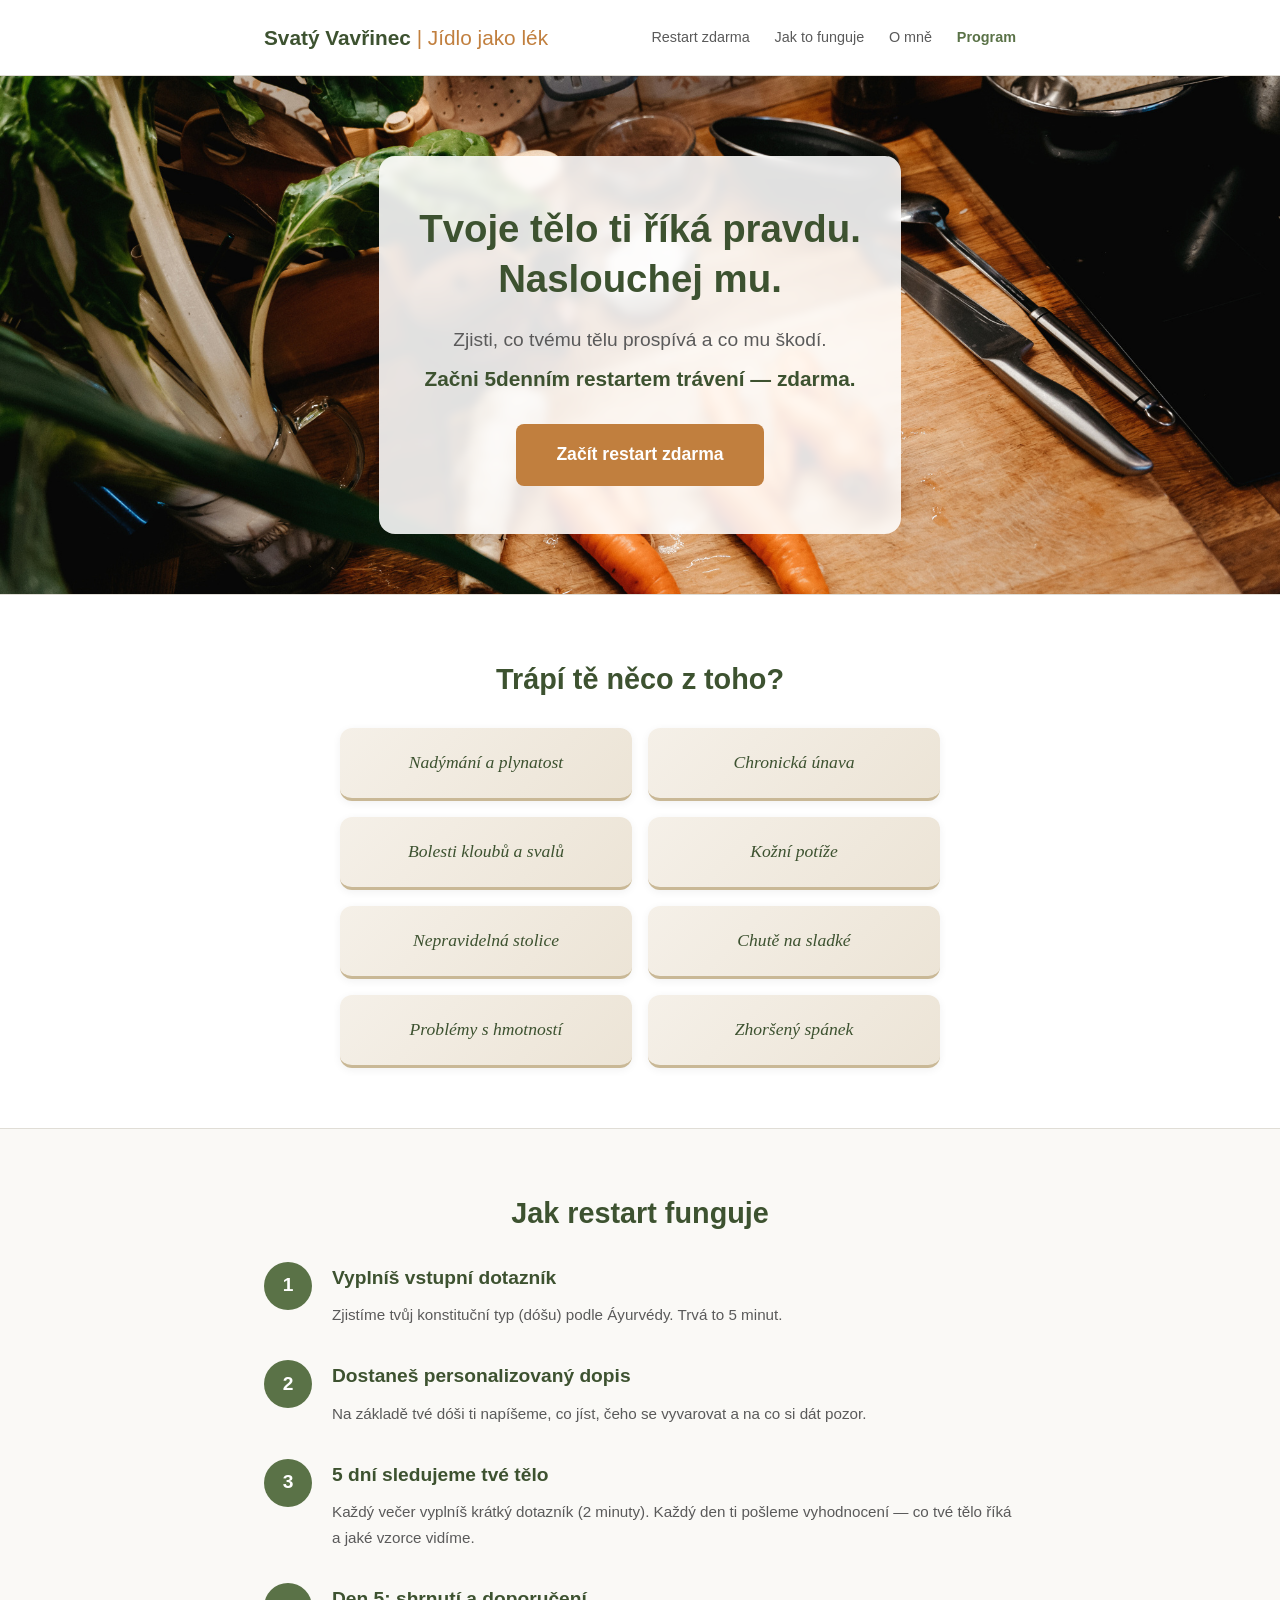
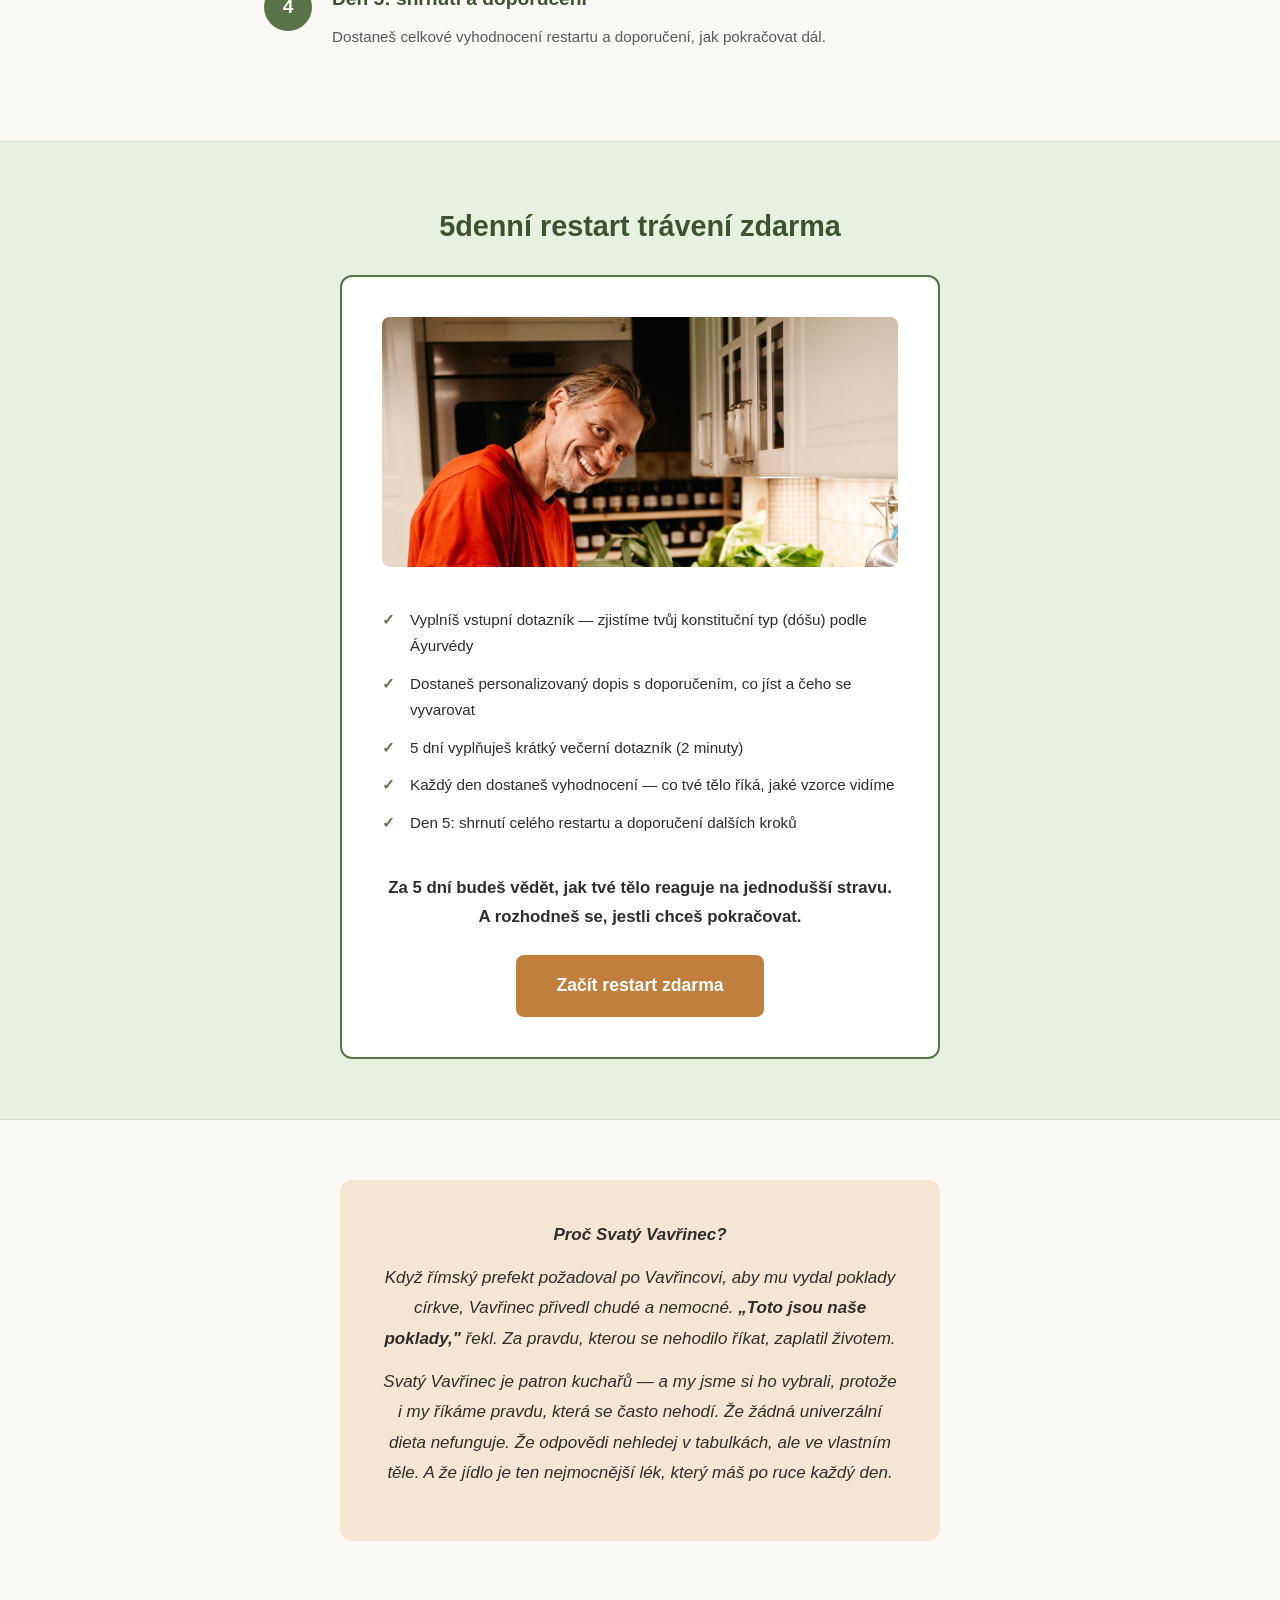
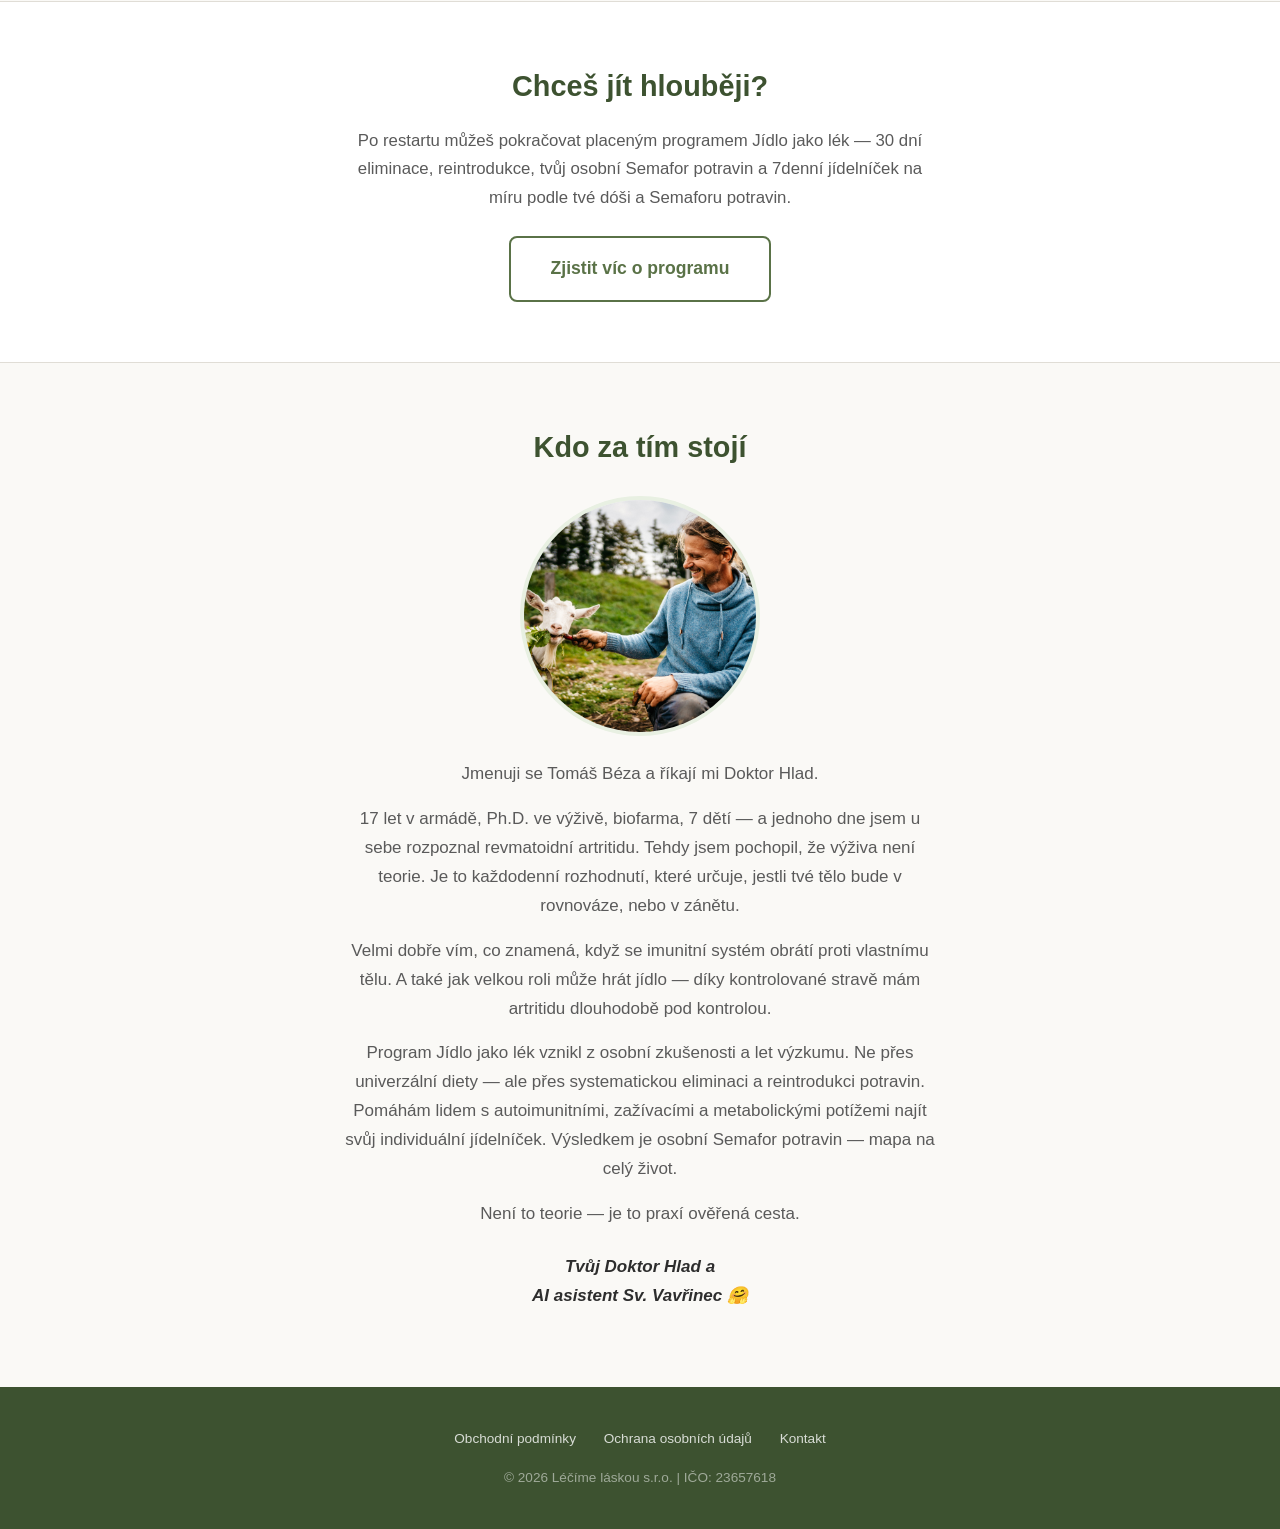
==== index.html @ bb8ecd83 "Web Svatý Vavřinec | Jídlo jako lék" ====
<!DOCTYPE html>
<html lang="cs">
<head>
  <meta charset="UTF-8">
  <meta name="viewport" content="width=device-width, initial-scale=1.0">
  <title>Svatý Vavřinec | Jídlo jako lék — 5denní restart zdarma</title>
  <meta name="description" content="5denní restart trávení zdarma. Zjisti, co tvému tělu prospívá a co mu škodí. Eliminační dieta s ayurvedickou personalizací.">
  <link rel="stylesheet" href="style.css">
</head>
<body>

  <!-- Header -->
  <header class="site-header">
    <div class="container">
      <a href="index.html" class="logo">Svatý Vavřinec <span>| Jídlo jako lék</span></a>
      <nav class="header-nav">
        <a href="#restart">Restart zdarma</a>
        <a href="#jak-to-funguje">Jak to funguje</a>
        <a href="#o-mne">O mně</a>
        <a href="program/" class="nav-program">Program</a>
      </nav>
    </div>
  </header>

  <!-- Hero -->
  <section class="hero" style="background: url('foto-kuchyne.jpg') center/cover no-repeat;">
    <div class="container">
      <div class="hero-box">
        <h1>Tvoje tělo ti říká pravdu.<br>Naslouchej mu.</h1>
        <p class="subtitle">Zjisti, co tvému tělu prospívá a co mu škodí.</p>
        <p class="hero-cta-text">Začni 5denním restartem trávení — zdarma.</p>
        <a href="#restart" class="btn btn-primary">Začít restart zdarma</a>
      </div>
    </div>
  </section>

  <!-- Problémy -->
  <section class="problems">
    <div class="container">
      <h2>Trápí tě něco z toho?</h2>
      <div class="problems-grid">
        <div class="problem-item">Nadýmání a plynatost</div>
        <div class="problem-item">Chronická únava</div>
        <div class="problem-item">Bolesti kloubů a svalů</div>
        <div class="problem-item">Kožní potíže</div>
        <div class="problem-item">Nepravidelná stolice</div>
        <div class="problem-item">Chutě na sladké</div>
        <div class="problem-item">Problémy s hmotností</div>
        <div class="problem-item">Zhoršený spánek</div>
      </div>
    </div>
  </section>

  <!-- Jak to funguje -->
  <section id="jak-to-funguje">
    <div class="container">
      <h2>Jak restart funguje</h2>
      <div class="steps">

        <div class="step">
          <div class="step-number">1</div>
          <div class="step-content">
            <h3>Vyplníš vstupní dotazník</h3>
            <p>Zjistíme tvůj konstituční typ (dóšu) podle Áyurvédy. Trvá to 5 minut.</p>
          </div>
        </div>

        <div class="step">
          <div class="step-number">2</div>
          <div class="step-content">
            <h3>Dostaneš personalizovaný dopis</h3>
            <p>Na základě tvé dóši ti napíšeme, co jíst, čeho se vyvarovat a na co si dát pozor.</p>
          </div>
        </div>

        <div class="step">
          <div class="step-number">3</div>
          <div class="step-content">
            <h3>5 dní sledujeme tvé tělo</h3>
            <p>Každý večer vyplníš krátký dotazník (2 minuty). Každý den ti pošleme vyhodnocení — co tvé tělo říká a jaké vzorce vidíme.</p>
          </div>
        </div>

        <div class="step">
          <div class="step-number">4</div>
          <div class="step-content">
            <h3>Den 5: shrnutí a doporučení</h3>
            <p>Dostaneš celkové vyhodnocení restartu a doporučení, jak pokračovat dál.</p>
          </div>
        </div>

      </div>
    </div>
  </section>

  <!-- 5denní restart ZDARMA -->
  <section id="restart" class="restart-section">
    <div class="container">
      <h2>5denní restart trávení zdarma</h2>
      <div class="restart-box">
        <img src="foto-tomas-vari.jpg" alt="Doktor Hlad vaří" class="restart-photo">
        <ul class="pricing-features">
          <li>Vyplníš vstupní dotazník — zjistíme tvůj konstituční typ (dóšu) podle Áyurvédy</li>
          <li>Dostaneš personalizovaný dopis s doporučením, co jíst a čeho se vyvarovat</li>
          <li>5 dní vyplňuješ krátký večerní dotazník (2 minuty)</li>
          <li>Každý den dostaneš vyhodnocení — co tvé tělo říká, jaké vzorce vidíme</li>
          <li>Den 5: shrnutí celého restartu a doporučení dalších kroků</li>
        </ul>
        <p class="restart-result">Za 5 dní budeš vědět, jak tvé tělo reaguje na jednodušší stravu. A rozhodneš se, jestli chceš pokračovat.</p>
        <a href="https://docs.google.com/forms/d/e/1FAIpQLScXGlGkDmKrL_TK9wc0H0vIDud8yzdUgt5WU7BwHA01b5to0Q/viewform" class="btn btn-primary" target="_blank">Začít restart zdarma</a>
      </div>
    </div>
  </section>

  <!-- Příběh Sv. Vavřince -->
  <section>
    <div class="container">
      <div class="vavrinec-story">
        <p><strong>Proč Svatý Vavřinec?</strong></p>
        <p>Když římský prefekt požadoval po Vavřincovi, aby mu vydal poklady církve, Vavřinec přivedl chudé a nemocné. <strong>„Toto jsou naše poklady,"</strong> řekl. Za pravdu, kterou se nehodilo říkat, zaplatil životem.</p>
        <p>Svatý Vavřinec je patron kuchařů — a my jsme si ho vybrali, protože i my říkáme pravdu, která se často nehodí. Že žádná univerzální dieta nefunguje. Že odpovědi nehledej v tabulkách, ale ve vlastním těle. A že jídlo je ten nejmocnější lék, který máš po ruce každý den.</p>
      </div>
    </div>
  </section>

  <!-- Chceš víc? -->
  <section class="program-teaser">
    <div class="container">
      <h2>Chceš jít hlouběji?</h2>
      <p class="section-intro">Po restartu můžeš pokračovat placeným programem Jídlo jako lék — 30 dní eliminace, reintrodukce, tvůj osobní Semafor potravin a 7denní jídelníček na míru podle tvé dóši a Semaforu potravin.</p>
      <div style="text-align: center;">
        <a href="program/" class="btn btn-outline">Zjistit víc o programu</a>
      </div>
    </div>
  </section>

  <!-- O mně -->
  <section id="o-mne">
    <div class="container">
      <h2>Kdo za tím stojí</h2>
      <div class="about-content">
        <img src="foto-tomas-farma.jpg" alt="Tomáš Béza — Doktor Hlad" class="about-photo">
        <p>Jmenuji se Tomáš Béza a říkají mi Doktor Hlad.</p>
        <p>17 let v armádě, Ph.D. ve výživě, biofarma, 7 dětí — a jednoho dne jsem u sebe rozpoznal revmatoidní artritidu. Tehdy jsem pochopil, že výživa není teorie. Je to každodenní rozhodnutí, které určuje, jestli tvé tělo bude v rovnováze, nebo v zánětu.</p>
        <p>Velmi dobře vím, co znamená, když se imunitní systém obrátí proti vlastnímu tělu. A také jak velkou roli může hrát jídlo — díky kontrolované stravě mám artritidu dlouhodobě pod kontrolou.</p>
        <p>Program Jídlo jako lék vznikl z osobní zkušenosti a let výzkumu. Ne přes univerzální diety — ale přes systematickou eliminaci a reintrodukci potravin. Pomáhám lidem s autoimunitními, zažívacími a metabolickými potížemi najít svůj individuální jídelníček. Výsledkem je osobní Semafor potravin — mapa na celý život.</p>
        <p>Není to teorie — je to praxí ověřená cesta.</p>
        <p class="signature">Tvůj Doktor Hlad a<br>AI asistent Sv. Vavřinec 🤗</p>
      </div>
    </div>
  </section>

  <!-- Footer -->
  <footer class="site-footer">
    <div class="container">
      <div class="footer-links">
        <a href="obchodni-podminky/">Obchodní podmínky</a>
        <a href="ochrana-osobnich-udaju/">Ochrana osobních údajů</a>
        <a href="mailto:28tbeza@gmail.com">Kontakt</a>
      </div>
      <p class="footer-copy">
        &copy; 2026 Léčíme láskou s.r.o. | IČO: 23657618
      </p>
    </div>
  </footer>

</body>
</html>
---- style.css ----
/* ============================================
   Svatý Vavřinec | Jídlo jako lék
   ============================================ */

:root {
  --color-primary: #5a7247;
  --color-primary-dark: #3d5230;
  --color-primary-light: #e8f0e2;
  --color-accent: #c17f3e;
  --color-accent-light: #f5e6d3;
  --color-text: #2d2d2d;
  --color-text-light: #5a5a5a;
  --color-bg: #faf9f6;
  --color-white: #ffffff;
  --color-border: #e0ddd6;
  --font-body: 'Segoe UI', 'Helvetica Neue', Arial, sans-serif;
  --max-width: 800px;
}

* {
  margin: 0;
  padding: 0;
  box-sizing: border-box;
}

html {
  scroll-behavior: smooth;
}

body {
  font-family: var(--font-body);
  color: var(--color-text);
  background: var(--color-bg);
  line-height: 1.7;
  font-size: 17px;
}

/* --- Layout --- */
.container {
  max-width: var(--max-width);
  margin: 0 auto;
  padding: 0 24px;
}

/* --- Header --- */
.site-header {
  background: var(--color-white);
  border-bottom: 1px solid var(--color-border);
  padding: 20px 0;
  position: sticky;
  top: 0;
  z-index: 100;
}

.site-header .container {
  display: flex;
  align-items: center;
  justify-content: space-between;
  flex-wrap: wrap;
  gap: 12px;
}

.logo {
  font-size: 1.3rem;
  font-weight: 700;
  color: var(--color-primary-dark);
  text-decoration: none;
}

.logo span {
  color: var(--color-accent);
  font-weight: 400;
}

.header-nav a {
  color: var(--color-text-light);
  text-decoration: none;
  font-size: 0.9rem;
  margin-left: 20px;
}

.header-nav a:hover {
  color: var(--color-primary);
}

/* --- Hero --- */
.hero {
  text-align: center;
  padding: 80px 0 60px;
  min-height: 500px;
  display: flex;
  align-items: center;
}

.hero-box {
  background: rgba(255, 255, 255, 0.88);
  border-radius: 16px;
  padding: 48px 40px;
  max-width: 620px;
  margin: 0 auto;
  backdrop-filter: blur(4px);
}

.hero h1 {
  font-size: 2.4rem;
  color: var(--color-primary-dark);
  line-height: 1.3;
  margin-bottom: 20px;
  font-weight: 700;
}

.hero .subtitle {
  font-size: 1.2rem;
  color: var(--color-text-light);
  max-width: 600px;
  margin: 0 auto 4px;
}

.hero-cta-text {
  font-size: 1.3rem;
  font-weight: 700;
  color: var(--color-primary-dark);
  margin-bottom: 28px;
}

/* --- Buttons --- */
.btn {
  display: inline-block;
  padding: 16px 40px;
  border-radius: 8px;
  font-size: 1.1rem;
  font-weight: 600;
  text-decoration: none;
  transition: all 0.2s;
  cursor: pointer;
  border: none;
}

.btn-primary {
  background: var(--color-accent);
  color: var(--color-white);
}

.btn-primary:hover {
  background: #a86a2f;
  transform: translateY(-1px);
}

.btn-outline {
  background: transparent;
  color: var(--color-primary);
  border: 2px solid var(--color-primary);
}

.btn-outline:hover {
  background: var(--color-primary);
  color: var(--color-white);
}

/* --- Sections --- */
section {
  padding: 60px 0;
}

section h2 {
  font-size: 1.8rem;
  color: var(--color-primary-dark);
  margin-bottom: 24px;
  text-align: center;
}

section h3 {
  font-size: 1.2rem;
  color: var(--color-primary-dark);
  margin-bottom: 8px;
}

/* --- Problems section --- */
.problems {
  background: var(--color-white);
  border-top: 1px solid var(--color-border);
  border-bottom: 1px solid var(--color-border);
}

.problems-grid {
  display: grid;
  grid-template-columns: 1fr 1fr;
  gap: 16px;
  max-width: 600px;
  margin: 0 auto;
}

.problem-item {
  padding: 20px 24px;
  background: linear-gradient(135deg, #f5f0e8, #ece4d6);
  border-radius: 12px;
  font-size: 1.1rem;
  font-family: 'Georgia', 'Times New Roman', serif;
  font-style: italic;
  color: var(--color-primary-dark);
  text-align: center;
  box-shadow: 0 2px 8px rgba(0, 0, 0, 0.06);
  transition: transform 0.2s, box-shadow 0.2s;
  border-bottom: 3px solid #c9b896;
}

.problem-item:hover {
  transform: translateY(-2px);
  box-shadow: 0 4px 16px rgba(0, 0, 0, 0.1);
}

/* --- How it works --- */
.steps {
  counter-reset: step;
}

.step {
  display: flex;
  gap: 20px;
  margin-bottom: 32px;
  align-items: flex-start;
}

.step-number {
  flex-shrink: 0;
  width: 48px;
  height: 48px;
  background: var(--color-primary);
  color: var(--color-white);
  border-radius: 50%;
  display: flex;
  align-items: center;
  justify-content: center;
  font-size: 1.2rem;
  font-weight: 700;
}

.step-content p {
  color: var(--color-text-light);
  font-size: 0.95rem;
}

/* --- Pricing --- */
.pricing-box {
  background: var(--color-white);
  border: 2px solid var(--color-primary);
  border-radius: 12px;
  padding: 40px;
  text-align: center;
  max-width: 500px;
  margin: 0 auto;
}

.pricing-box .price-old {
  font-size: 1.1rem;
  color: var(--color-text-light);
  text-decoration: line-through;
  margin-bottom: 4px;
}

.pricing-box .price {
  font-size: 2.4rem;
  font-weight: 700;
  color: var(--color-primary-dark);
  margin-bottom: 4px;
}

.pricing-box .price-note {
  font-size: 0.95rem;
  color: var(--color-text-light);
  margin-bottom: 24px;
}

.pricing-features {
  text-align: left;
  list-style: none;
  margin-bottom: 32px;
}

.pricing-features li {
  padding: 6px 0;
  padding-left: 28px;
  position: relative;
  font-size: 0.95rem;
}

.pricing-features li::before {
  content: "\2713";
  position: absolute;
  left: 0;
  color: var(--color-primary);
  font-weight: 700;
}

/* --- About --- */
.about-photo {
  width: 240px;
  height: 240px;
  border-radius: 50%;
  object-fit: cover;
  margin: 0 auto 24px;
  display: block;
  border: 4px solid var(--color-primary-light);
}

.about-content {
  max-width: 600px;
  margin: 0 auto;
  text-align: center;
}

.about-content p {
  margin-bottom: 16px;
  color: var(--color-text-light);
}

.about-content .signature {
  font-weight: 600;
  color: var(--color-text);
  font-style: italic;
  margin-top: 24px;
}

/* --- Vavrinec story --- */
.vavrinec-story {
  background: var(--color-accent-light);
  border-radius: 12px;
  padding: 40px;
  max-width: 600px;
  margin: 0 auto;
  text-align: center;
  font-style: italic;
  color: var(--color-text);
  line-height: 1.8;
}

.vavrinec-story p {
  margin-bottom: 12px;
}

/* --- Restart section --- */
.restart-section {
  background: var(--color-primary-light);
  border-top: 1px solid var(--color-border);
  border-bottom: 1px solid var(--color-border);
}

.restart-box {
  background: var(--color-white);
  border: 2px solid var(--color-primary);
  border-radius: 12px;
  padding: 40px;
  max-width: 600px;
  margin: 0 auto;
  text-align: center;
}

.restart-box .pricing-features {
  text-align: left;
}

.restart-photo {
  width: 100%;
  max-height: 250px;
  object-fit: cover;
  object-position: center top;
  border-radius: 8px;
  margin-bottom: 24px;
}

.restart-result {
  font-size: 1.05rem;
  color: var(--color-text);
  font-weight: 600;
  margin: 24px 0;
}

/* --- Section intro text --- */
.section-intro {
  text-align: center;
  color: var(--color-text-light);
  max-width: 600px;
  margin: -8px auto 32px;
  font-size: 1.05rem;
}

/* --- Price compare --- */
.price-compare {
  font-size: 0.95rem;
  color: var(--color-text-light);
  margin: 24px 0;
  padding: 20px;
  background: var(--color-accent-light);
  border-radius: 8px;
  line-height: 1.7;
}

.price-vs {
  font-size: 0.9rem;
  color: var(--color-text-light);
  margin: 24px 0 32px;
  line-height: 1.7;
}

/* --- Form section --- */
.form-section {
  background: var(--color-primary-light);
  border-top: 1px solid var(--color-border);
  text-align: center;
}

.form-section h2 {
  margin-bottom: 12px;
}

.form-section .form-note {
  color: var(--color-text-light);
  margin-bottom: 32px;
  font-size: 0.95rem;
}

.form-placeholder {
  background: var(--color-white);
  border: 2px dashed var(--color-border);
  border-radius: 12px;
  padding: 60px 40px;
  color: var(--color-text-light);
  font-size: 1rem;
  max-width: 600px;
  margin: 0 auto;
}

/* --- Footer --- */
.site-footer {
  background: var(--color-primary-dark);
  color: rgba(255, 255, 255, 0.7);
  padding: 40px 0;
  font-size: 0.85rem;
  text-align: center;
}

.footer-links {
  margin-bottom: 16px;
}

.footer-links a {
  color: rgba(255, 255, 255, 0.8);
  text-decoration: none;
  margin: 0 12px;
}

.footer-links a:hover {
  color: var(--color-white);
}

.site-footer .footer-copy {
  color: rgba(255, 255, 255, 0.5);
}

/* --- Legal pages --- */
.legal-page {
  padding: 60px 0;
  min-height: 70vh;
}

.legal-page h1 {
  font-size: 2rem;
  color: var(--color-primary-dark);
  margin-bottom: 32px;
}

.legal-page h2 {
  font-size: 1.3rem;
  text-align: left;
  margin-top: 32px;
  margin-bottom: 12px;
}

.legal-page p,
.legal-page li {
  color: var(--color-text-light);
  margin-bottom: 12px;
  font-size: 0.95rem;
}

.legal-page ul {
  padding-left: 24px;
  margin-bottom: 16px;
}

.legal-page a {
  color: var(--color-primary);
}

/* --- Program teaser on homepage --- */
.program-teaser {
  background: var(--color-white);
  border-top: 1px solid var(--color-border);
  border-bottom: 1px solid var(--color-border);
}

.program-teaser .section-intro {
  margin-bottom: 24px;
}

/* --- Nav program link --- */
.nav-program {
  font-weight: 600;
  color: var(--color-primary) !important;
}

/* --- Comparison table --- */
.comparison-table {
  max-width: 600px;
  margin: 0 auto;
  overflow-x: auto;
}

.comparison-table table {
  width: 100%;
  border-collapse: collapse;
  font-size: 0.95rem;
}

.comparison-table th,
.comparison-table td {
  padding: 12px 16px;
  text-align: left;
  border-bottom: 1px solid var(--color-border);
}

.comparison-table thead th {
  background: var(--color-primary-light);
  color: var(--color-primary-dark);
  font-weight: 700;
  font-size: 0.9rem;
}

.comparison-table thead th:first-child {
  border-radius: 8px 0 0 0;
}

.comparison-table thead th:last-child {
  border-radius: 0 8px 0 0;
  background: var(--color-primary);
  color: var(--color-white);
}

.comparison-table td:first-child {
  font-weight: 600;
  color: var(--color-text);
}

.comparison-table td:last-child {
  color: var(--color-primary-dark);
  font-weight: 500;
}

/* --- Restart vs program section --- */
.restart-vs-program {
  background: var(--color-accent-light);
}

/* --- Responsive --- */
@media (max-width: 600px) {
  .hero h1 {
    font-size: 1.8rem;
  }

  .hero {
    padding: 50px 0 40px;
  }

  .problems-grid {
    grid-template-columns: 1fr;
  }

  .pricing-box {
    padding: 28px 20px;
  }

  .vavrinec-story {
    padding: 28px 20px;
  }

  .site-header .container {
    justify-content: center;
    text-align: center;
  }

  .header-nav a {
    margin: 0 10px;
  }
}
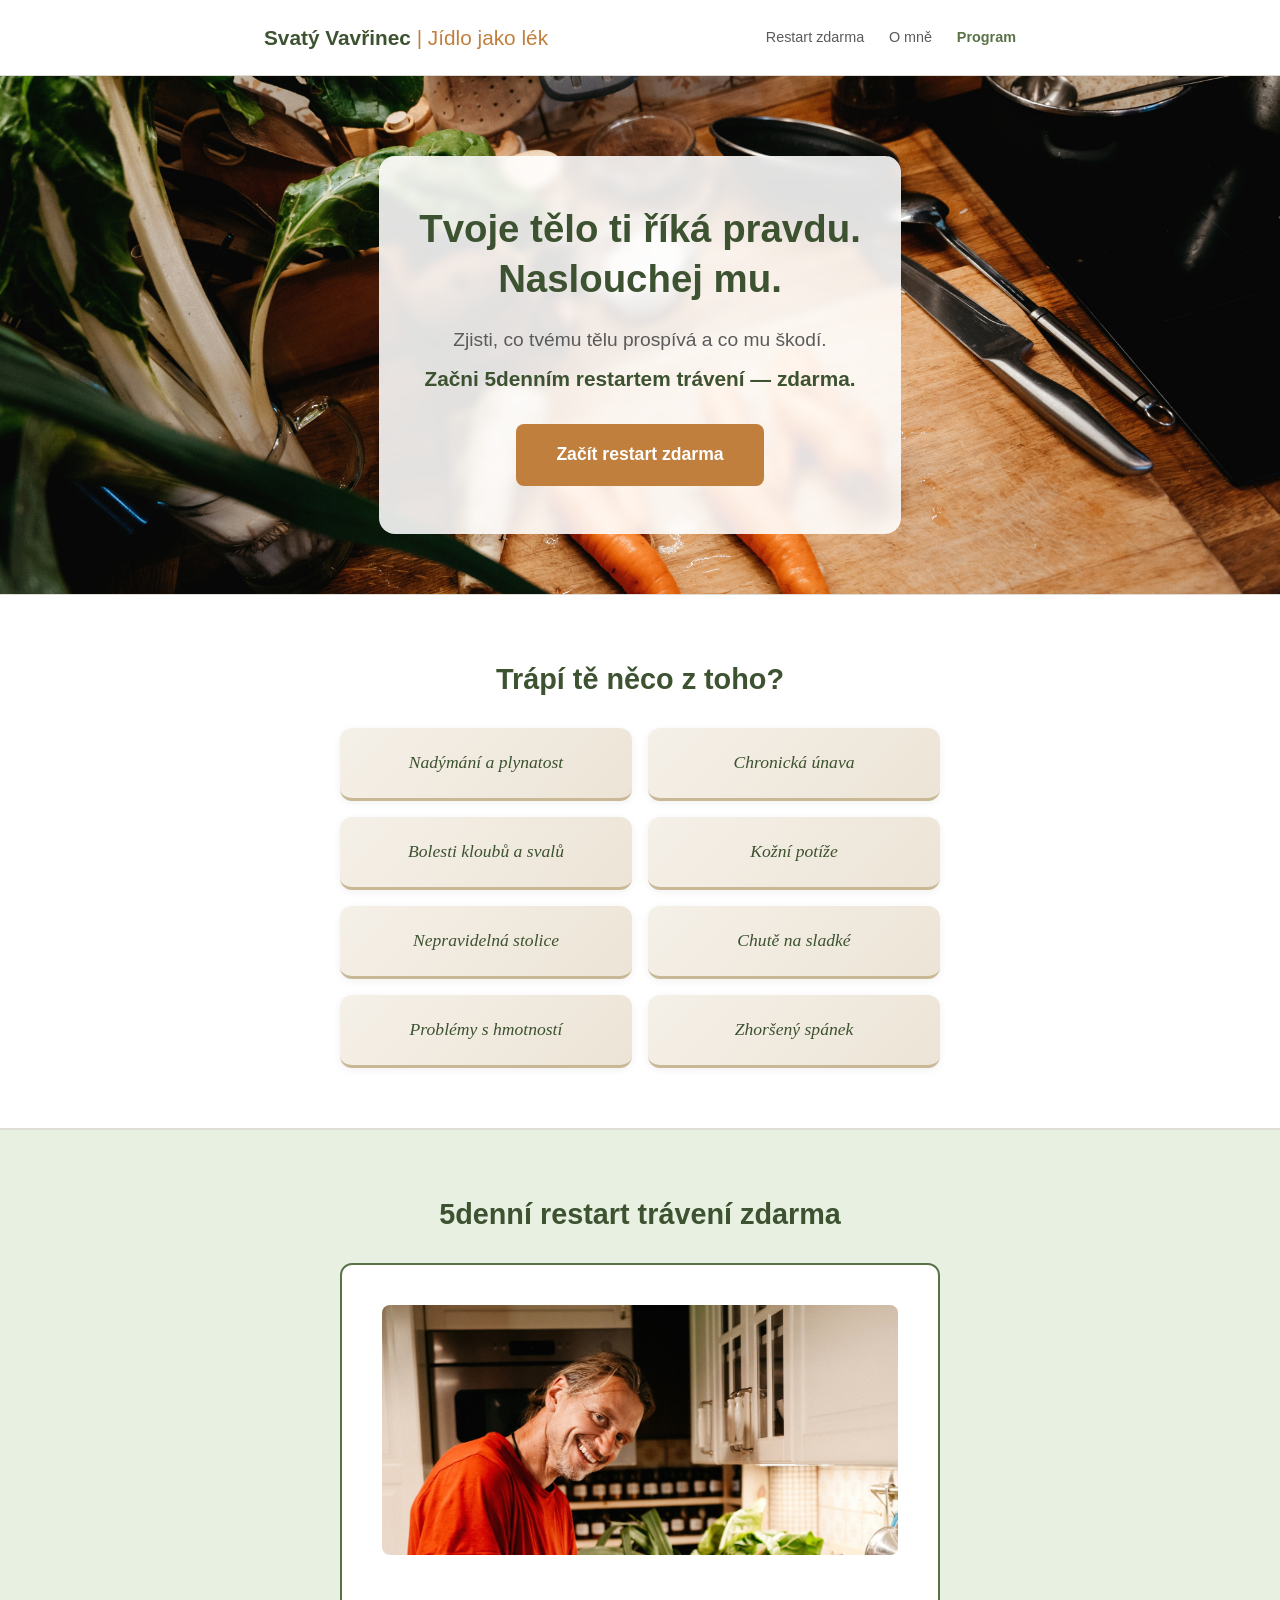
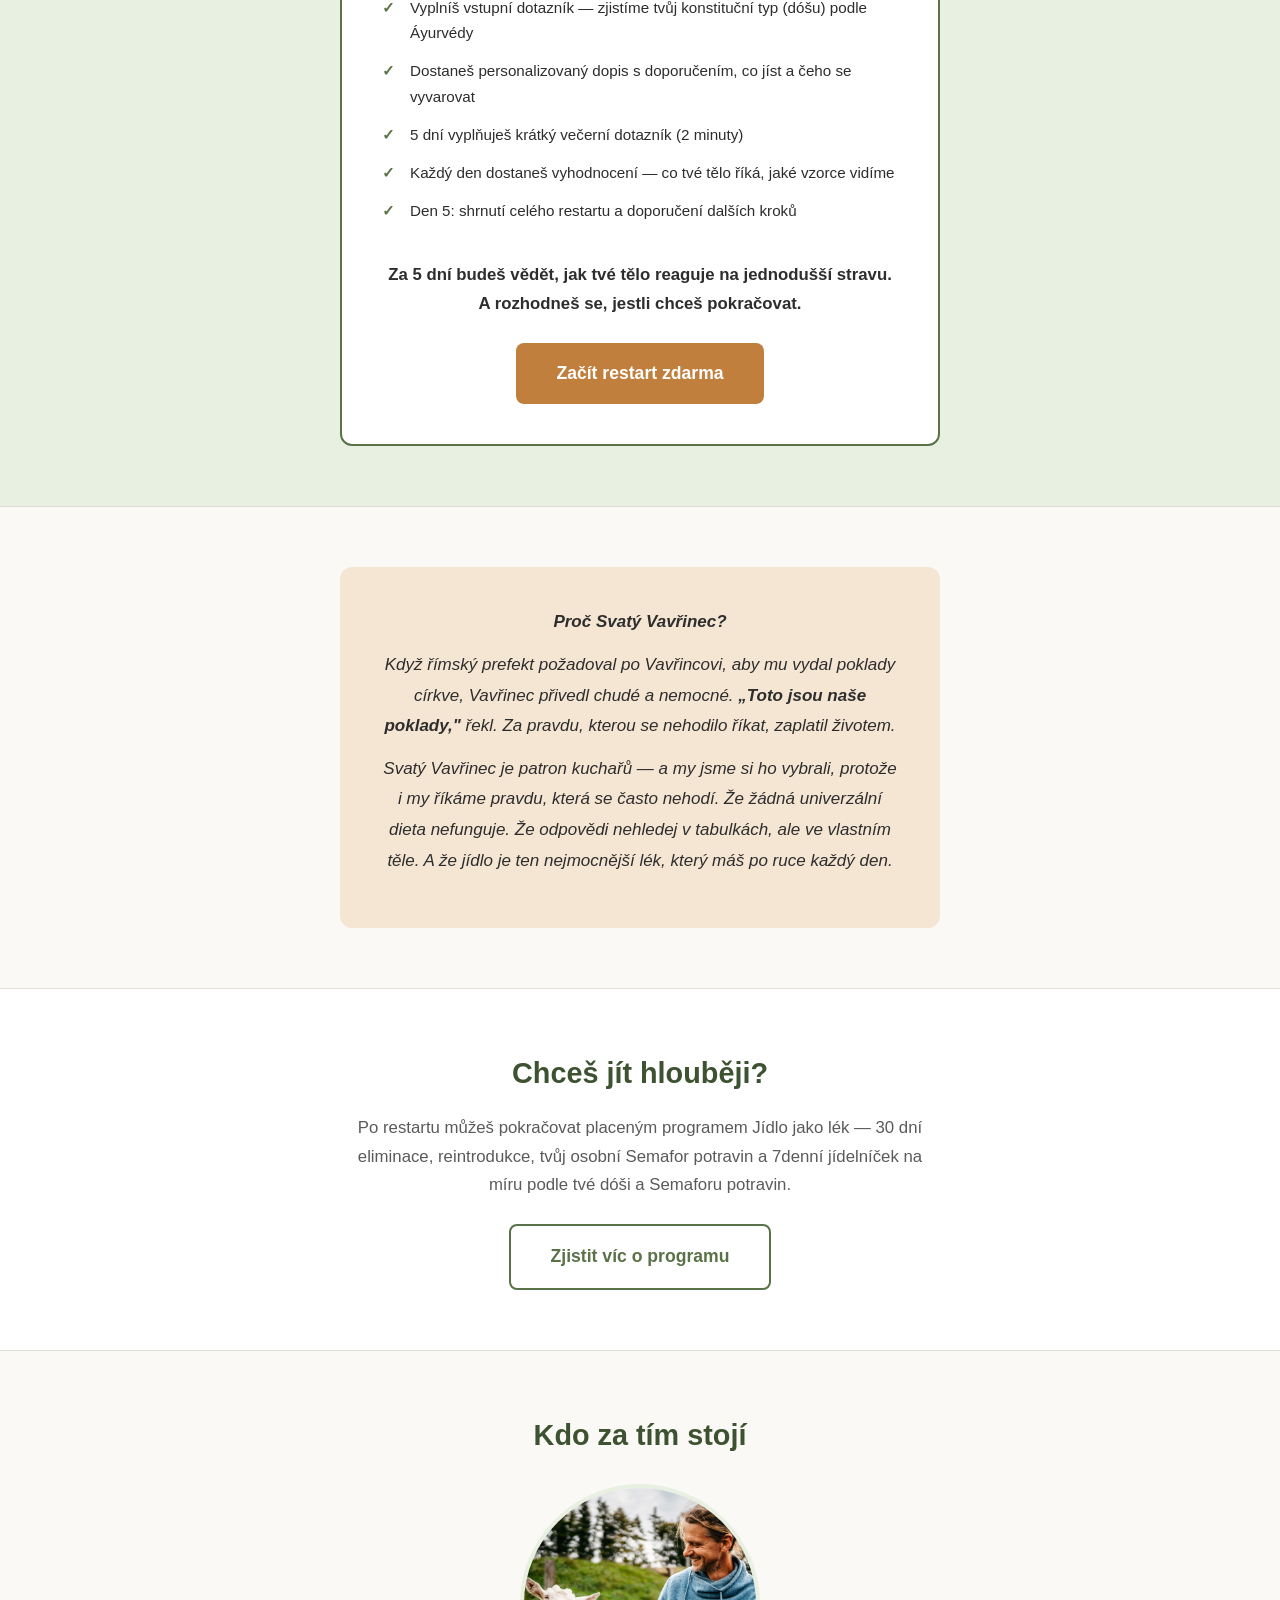
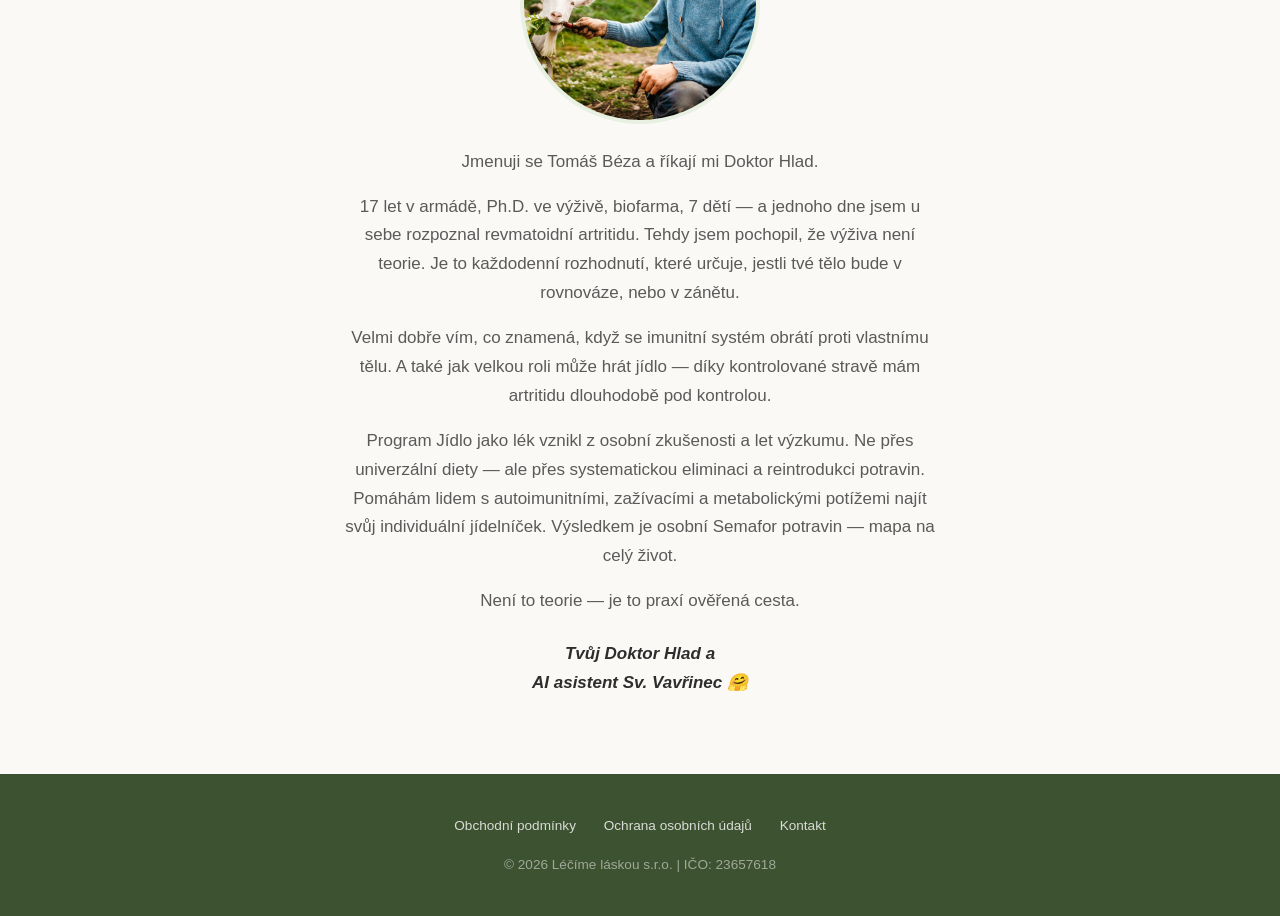
==== commit c8c26d5b: "Odstranena duplicitni sekce + opraven odkaz na dotaznik" ====
--- a/index.html
+++ b/index.html
@@ -15,7 +15,6 @@
       <a href="index.html" class="logo">Svatý Vavřinec <span>| Jídlo jako lék</span></a>
       <nav class="header-nav">
         <a href="#restart">Restart zdarma</a>
-        <a href="#jak-to-funguje">Jak to funguje</a>
         <a href="#o-mne">O mně</a>
         <a href="program/" class="nav-program">Program</a>
       </nav>
@@ -51,48 +50,6 @@
     </div>
   </section>
 
-  <!-- Jak to funguje -->
-  <section id="jak-to-funguje">
-    <div class="container">
-      <h2>Jak restart funguje</h2>
-      <div class="steps">
-
-        <div class="step">
-          <div class="step-number">1</div>
-          <div class="step-content">
-            <h3>Vyplníš vstupní dotazník</h3>
-            <p>Zjistíme tvůj konstituční typ (dóšu) podle Áyurvédy. Trvá to 5 minut.</p>
-          </div>
-        </div>
-
-        <div class="step">
-          <div class="step-number">2</div>
-          <div class="step-content">
-            <h3>Dostaneš personalizovaný dopis</h3>
-            <p>Na základě tvé dóši ti napíšeme, co jíst, čeho se vyvarovat a na co si dát pozor.</p>
-          </div>
-        </div>
-
-        <div class="step">
-          <div class="step-number">3</div>
-          <div class="step-content">
-            <h3>5 dní sledujeme tvé tělo</h3>
-            <p>Každý večer vyplníš krátký dotazník (2 minuty). Každý den ti pošleme vyhodnocení — co tvé tělo říká a jaké vzorce vidíme.</p>
-          </div>
-        </div>
-
-        <div class="step">
-          <div class="step-number">4</div>
-          <div class="step-content">
-            <h3>Den 5: shrnutí a doporučení</h3>
-            <p>Dostaneš celkové vyhodnocení restartu a doporučení, jak pokračovat dál.</p>
-          </div>
-        </div>
-
-      </div>
-    </div>
-  </section>
-
   <!-- 5denní restart ZDARMA -->
   <section id="restart" class="restart-section">
     <div class="container">
@@ -107,7 +64,7 @@
           <li>Den 5: shrnutí celého restartu a doporučení dalších kroků</li>
         </ul>
         <p class="restart-result">Za 5 dní budeš vědět, jak tvé tělo reaguje na jednodušší stravu. A rozhodneš se, jestli chceš pokračovat.</p>
-        <a href="https://docs.google.com/forms/d/e/1FAIpQLScXGlGkDmKrL_TK9wc0H0vIDud8yzdUgt5WU7BwHA01b5to0Q/viewform" class="btn btn-primary" target="_blank">Začít restart zdarma</a>
+        <a href="https://docs.google.com/forms/d/1AEUrlsWGeJCUW9chS4D9CMJNpP-6Rjs0vbpa-Kb-qmM/viewform" class="btn btn-primary" target="_blank">Začít restart zdarma</a>
       </div>
     </div>
   </section>
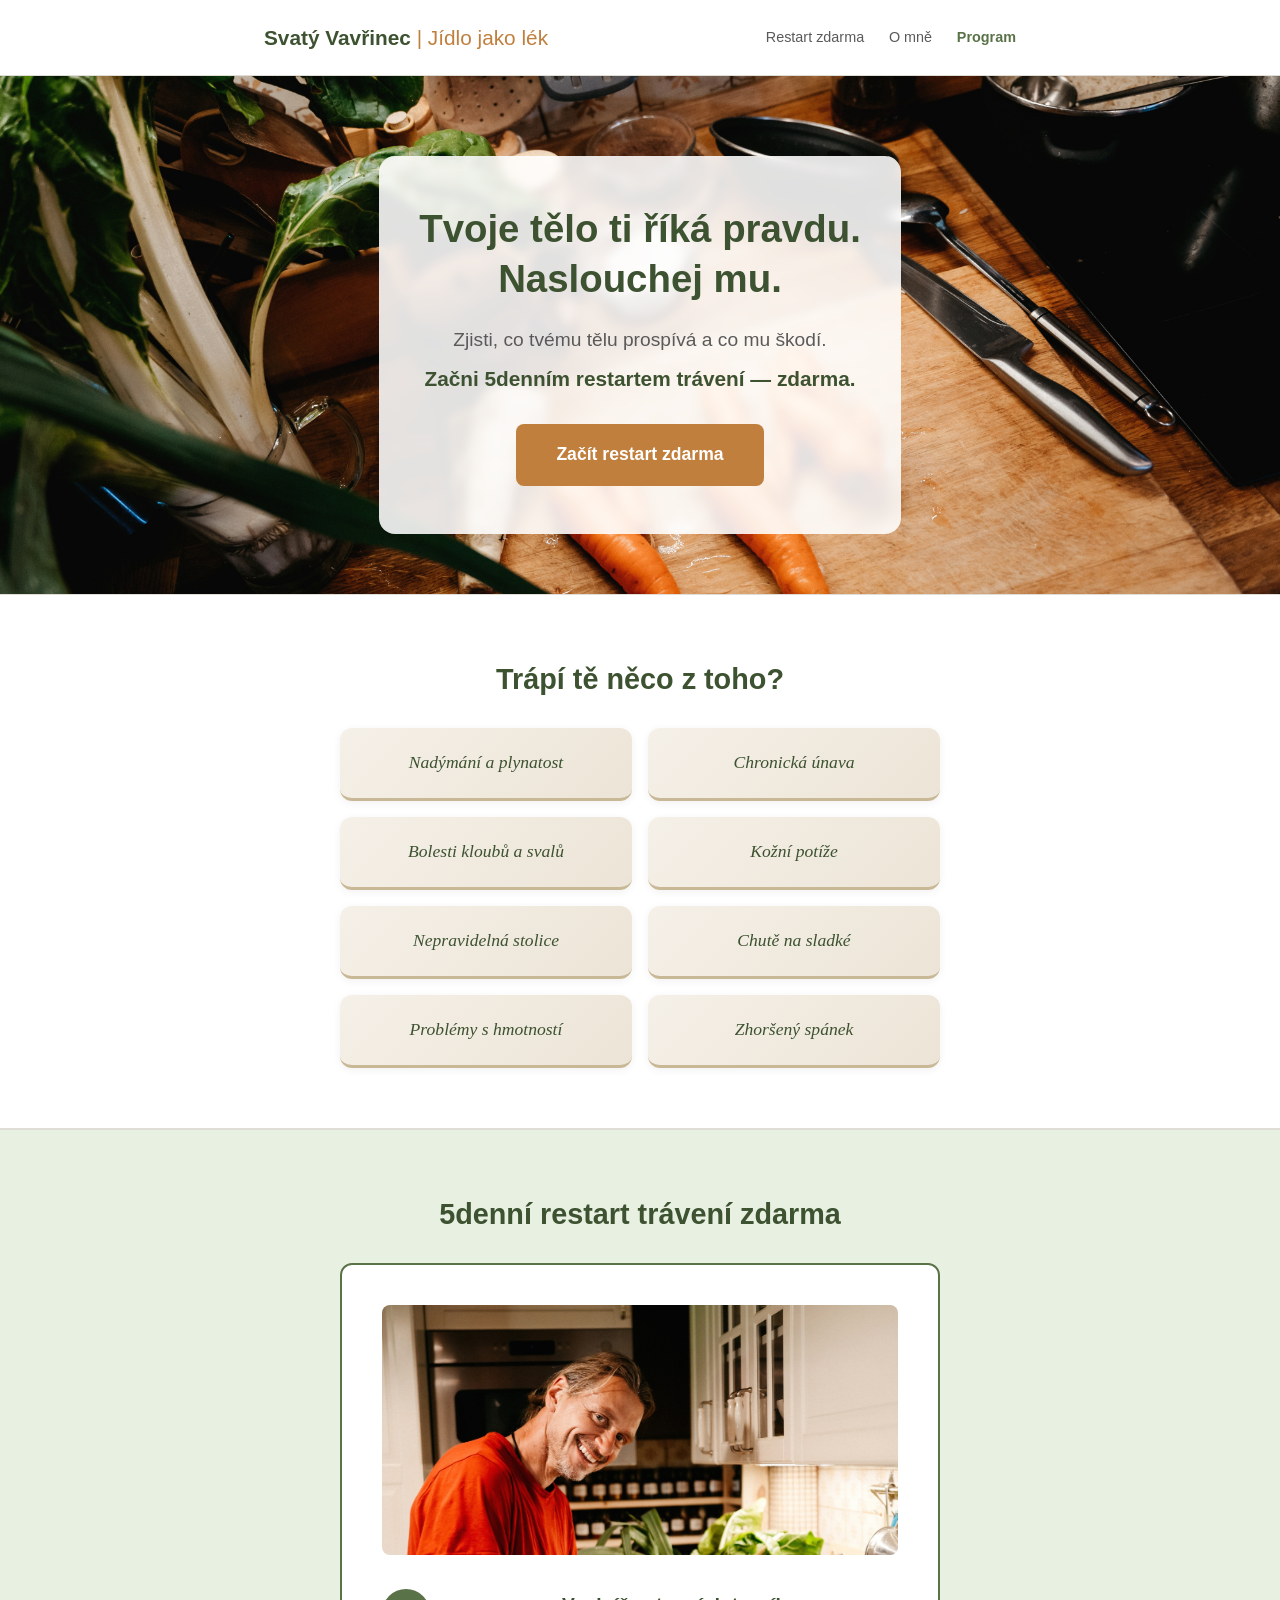
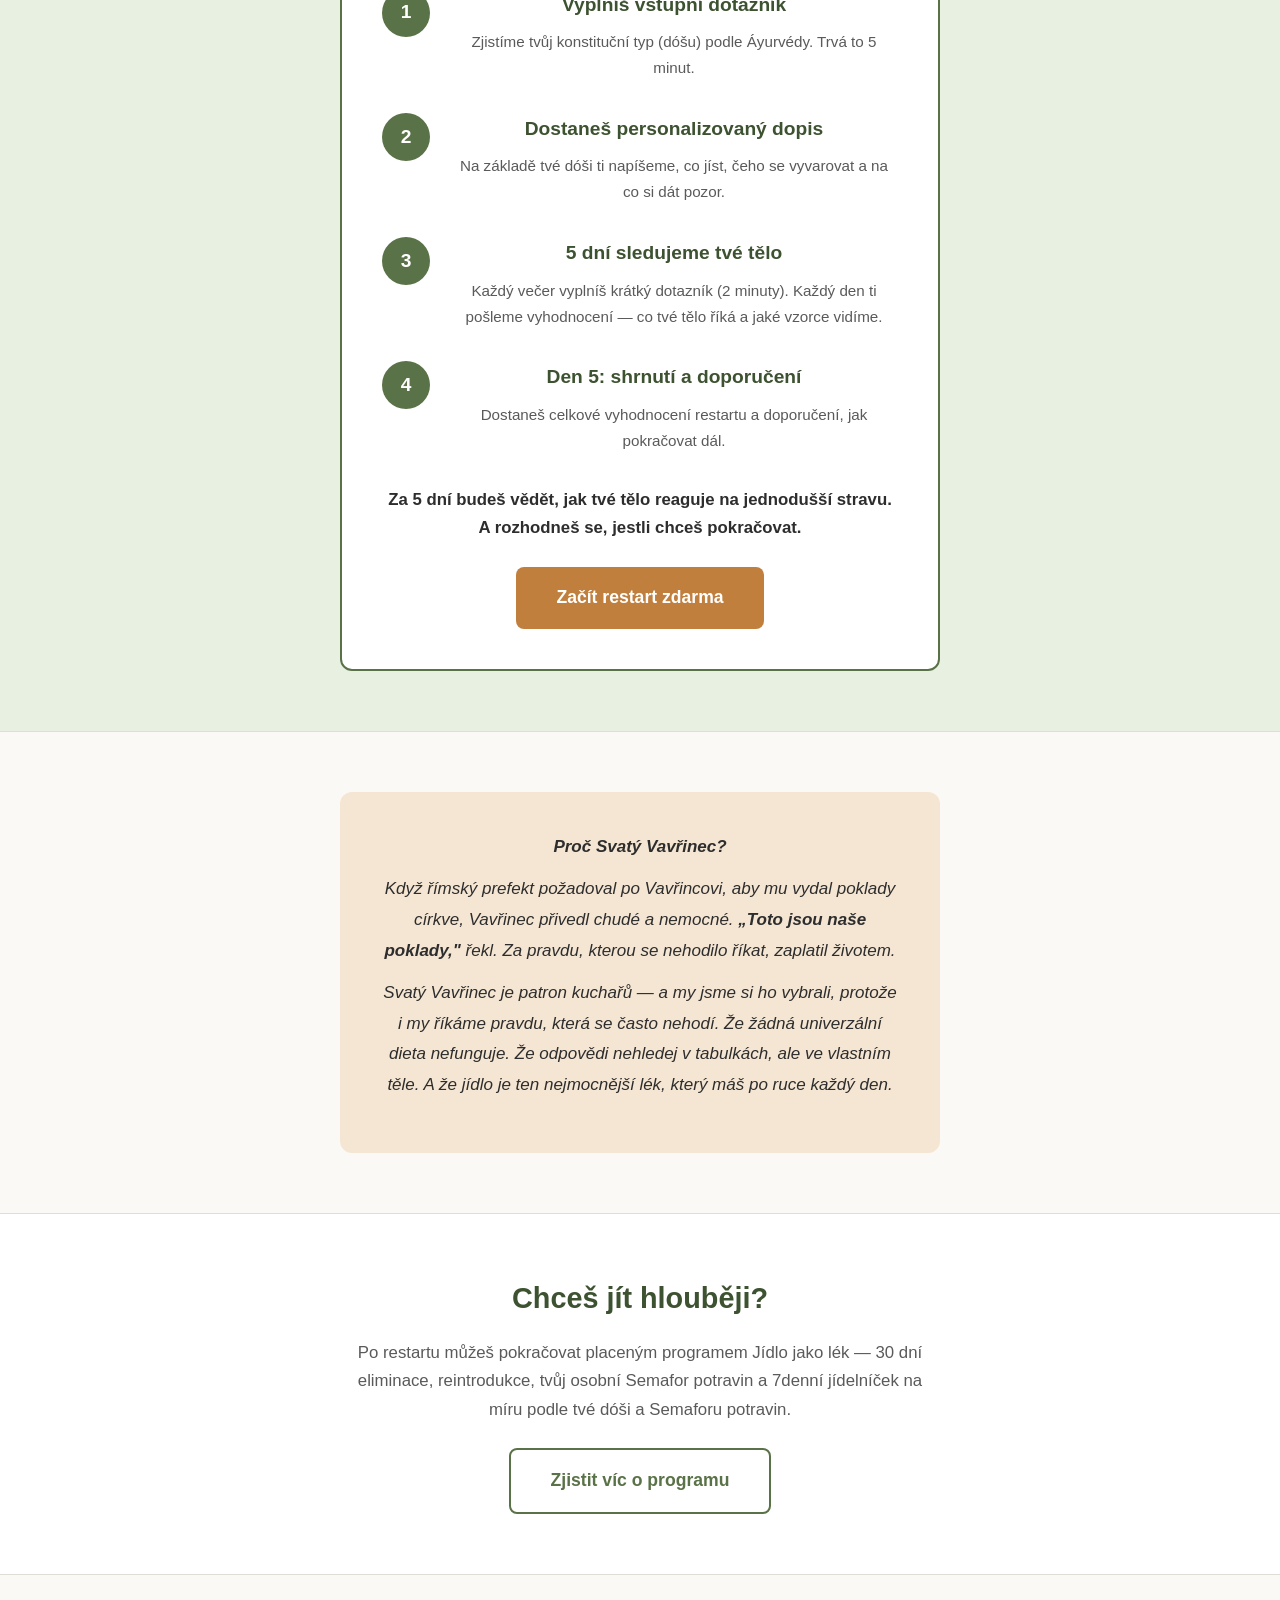
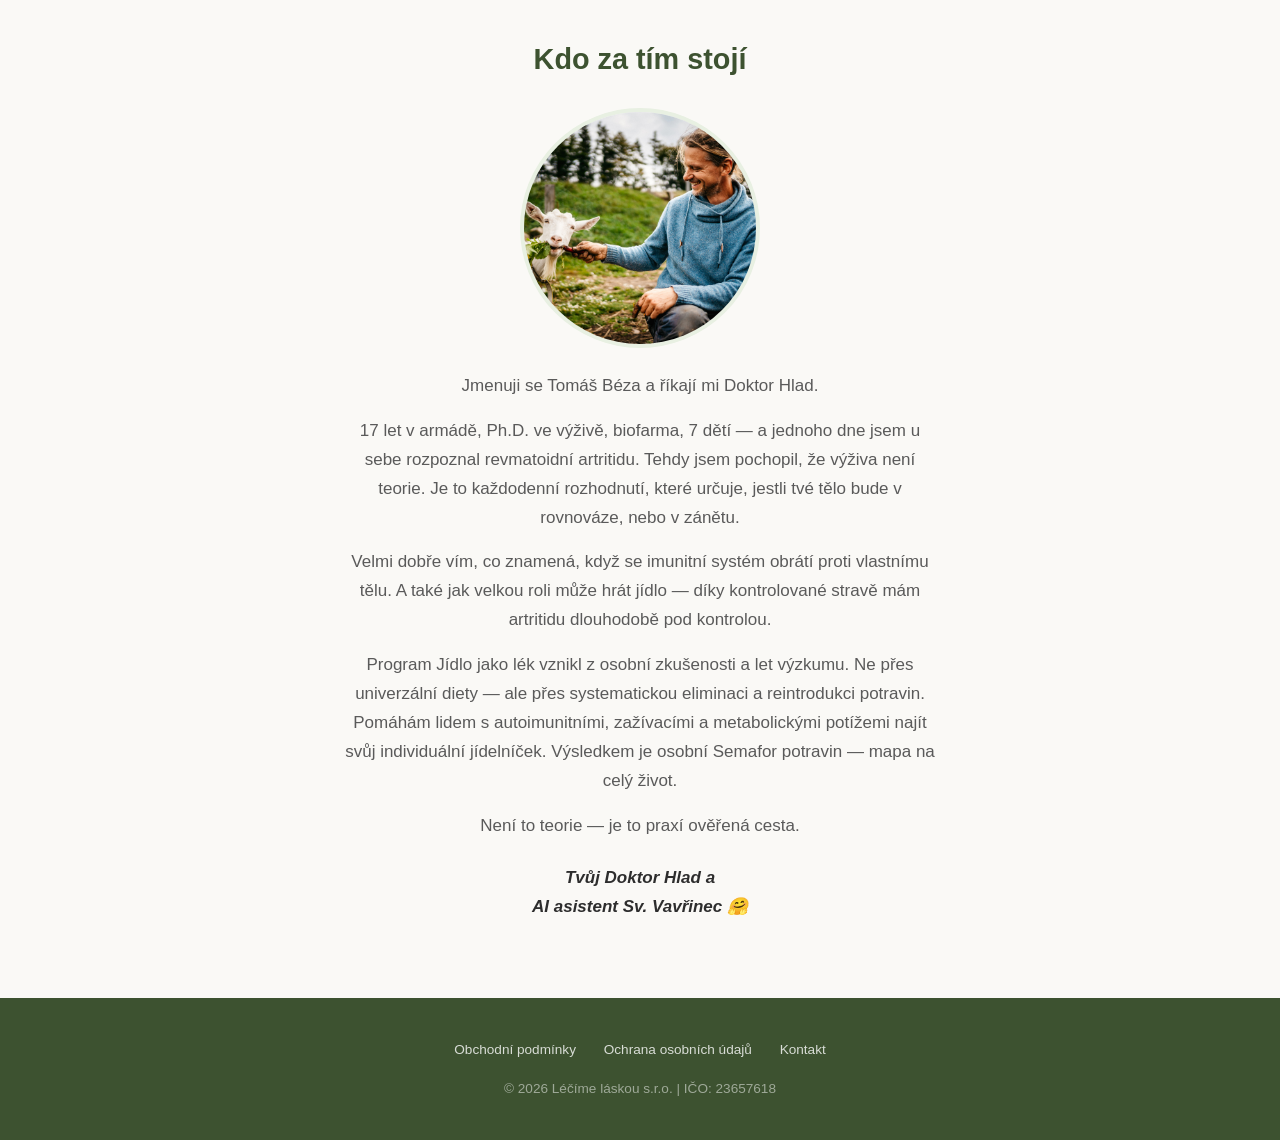
==== commit a2b234e5: "Zelene krouzky primo v restart sekci" ====
--- a/index.html
+++ b/index.html
@@ -56,13 +56,36 @@
       <h2>5denní restart trávení zdarma</h2>
       <div class="restart-box">
         <img src="foto-tomas-vari.jpg" alt="Doktor Hlad vaří" class="restart-photo">
-        <ul class="pricing-features">
-          <li>Vyplníš vstupní dotazník — zjistíme tvůj konstituční typ (dóšu) podle Áyurvédy</li>
-          <li>Dostaneš personalizovaný dopis s doporučením, co jíst a čeho se vyvarovat</li>
-          <li>5 dní vyplňuješ krátký večerní dotazník (2 minuty)</li>
-          <li>Každý den dostaneš vyhodnocení — co tvé tělo říká, jaké vzorce vidíme</li>
-          <li>Den 5: shrnutí celého restartu a doporučení dalších kroků</li>
-        </ul>
+        <div class="steps">
+          <div class="step">
+            <div class="step-number">1</div>
+            <div class="step-content">
+              <h3>Vyplníš vstupní dotazník</h3>
+              <p>Zjistíme tvůj konstituční typ (dóšu) podle Áyurvédy. Trvá to 5 minut.</p>
+            </div>
+          </div>
+          <div class="step">
+            <div class="step-number">2</div>
+            <div class="step-content">
+              <h3>Dostaneš personalizovaný dopis</h3>
+              <p>Na základě tvé dóši ti napíšeme, co jíst, čeho se vyvarovat a na co si dát pozor.</p>
+            </div>
+          </div>
+          <div class="step">
+            <div class="step-number">3</div>
+            <div class="step-content">
+              <h3>5 dní sledujeme tvé tělo</h3>
+              <p>Každý večer vyplníš krátký dotazník (2 minuty). Každý den ti pošleme vyhodnocení — co tvé tělo říká a jaké vzorce vidíme.</p>
+            </div>
+          </div>
+          <div class="step">
+            <div class="step-number">4</div>
+            <div class="step-content">
+              <h3>Den 5: shrnutí a doporučení</h3>
+              <p>Dostaneš celkové vyhodnocení restartu a doporučení, jak pokračovat dál.</p>
+            </div>
+          </div>
+        </div>
         <p class="restart-result">Za 5 dní budeš vědět, jak tvé tělo reaguje na jednodušší stravu. A rozhodneš se, jestli chceš pokračovat.</p>
         <a href="https://docs.google.com/forms/d/1AEUrlsWGeJCUW9chS4D9CMJNpP-6Rjs0vbpa-Kb-qmM/viewform" class="btn btn-primary" target="_blank">Začít restart zdarma</a>
       </div>
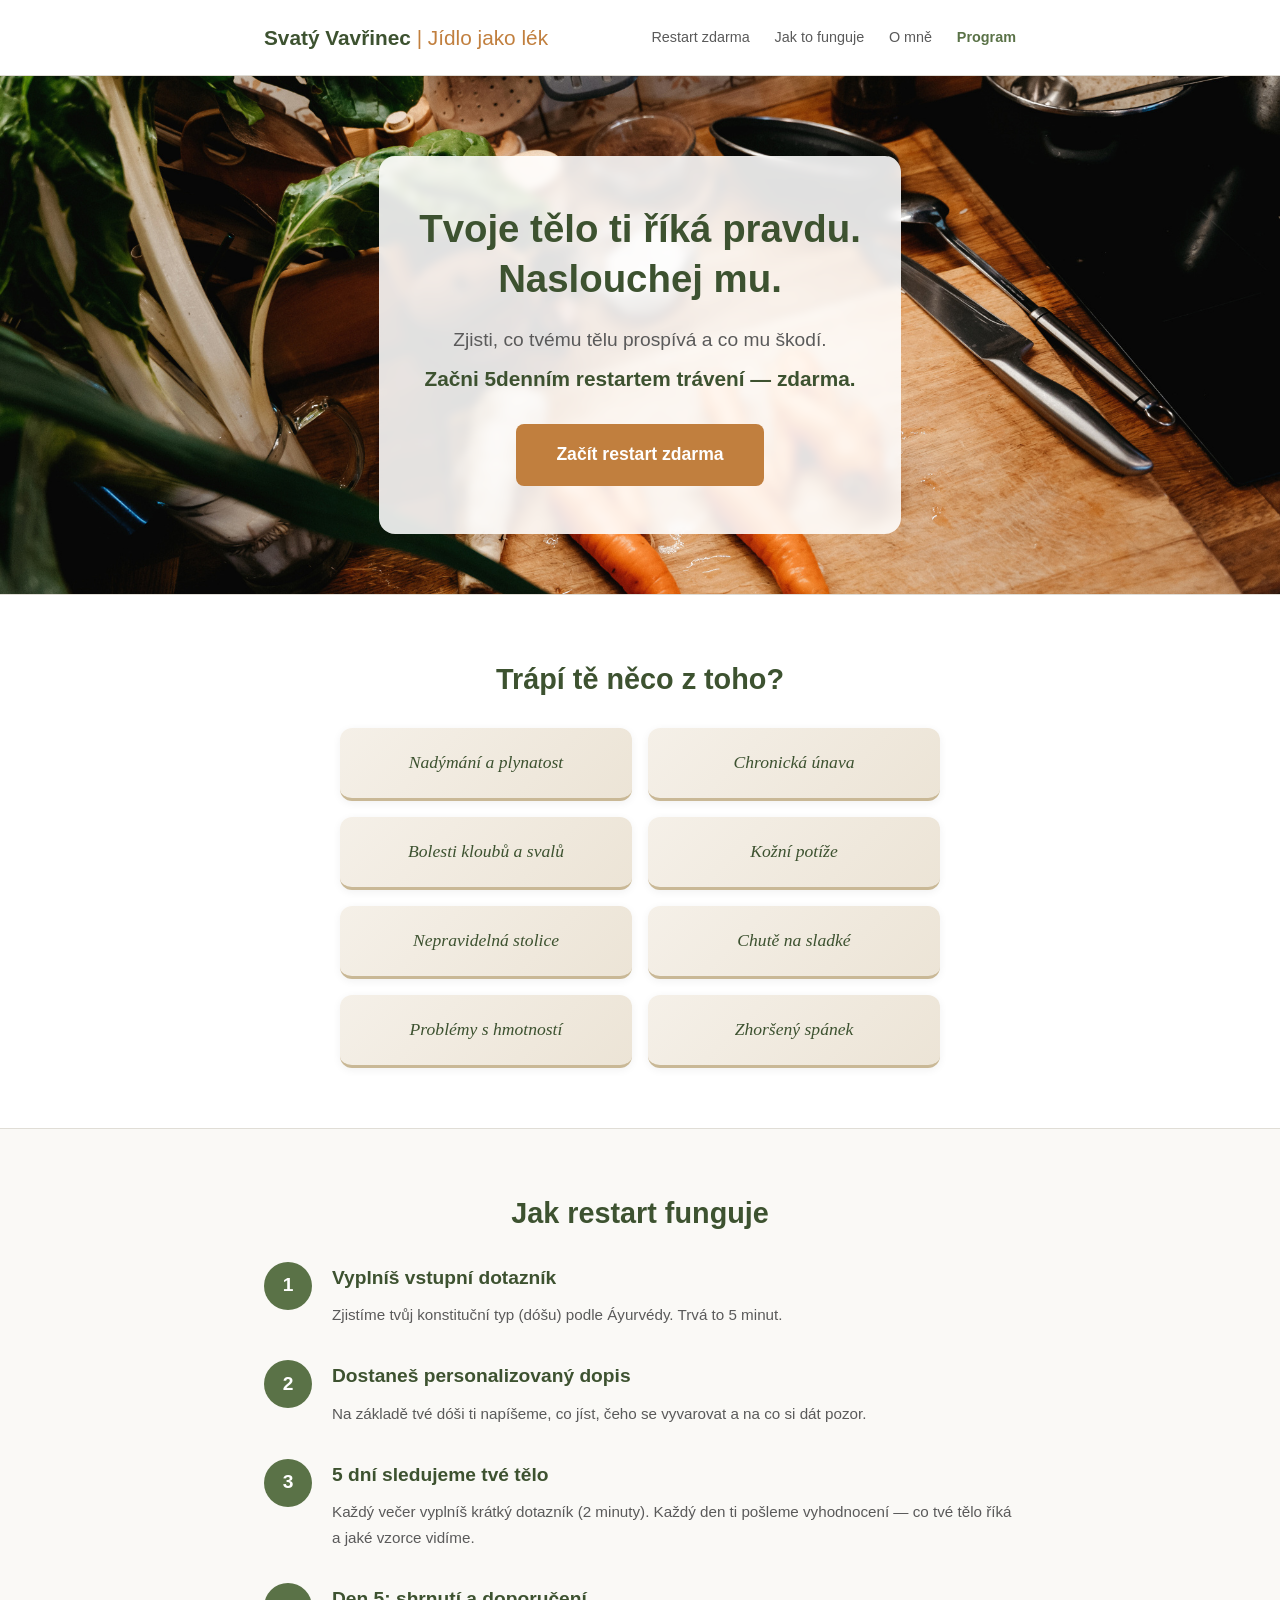
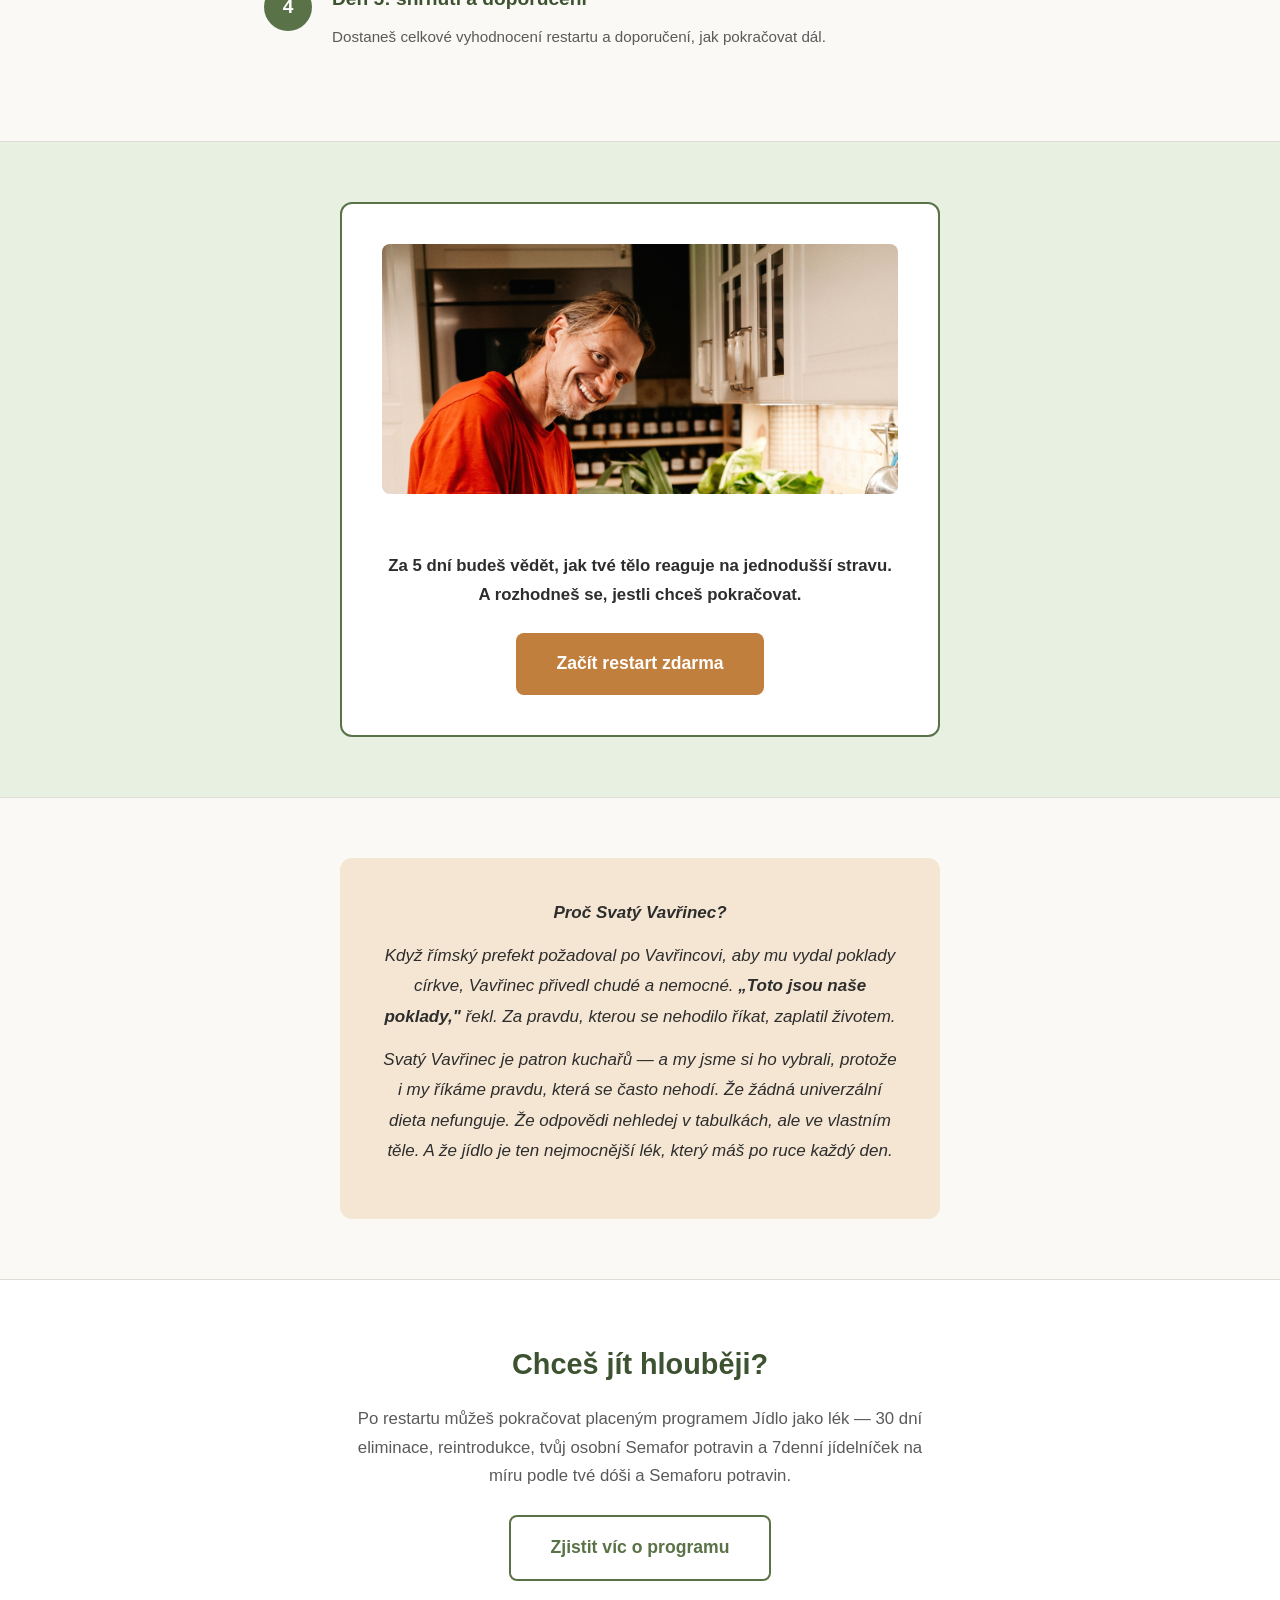
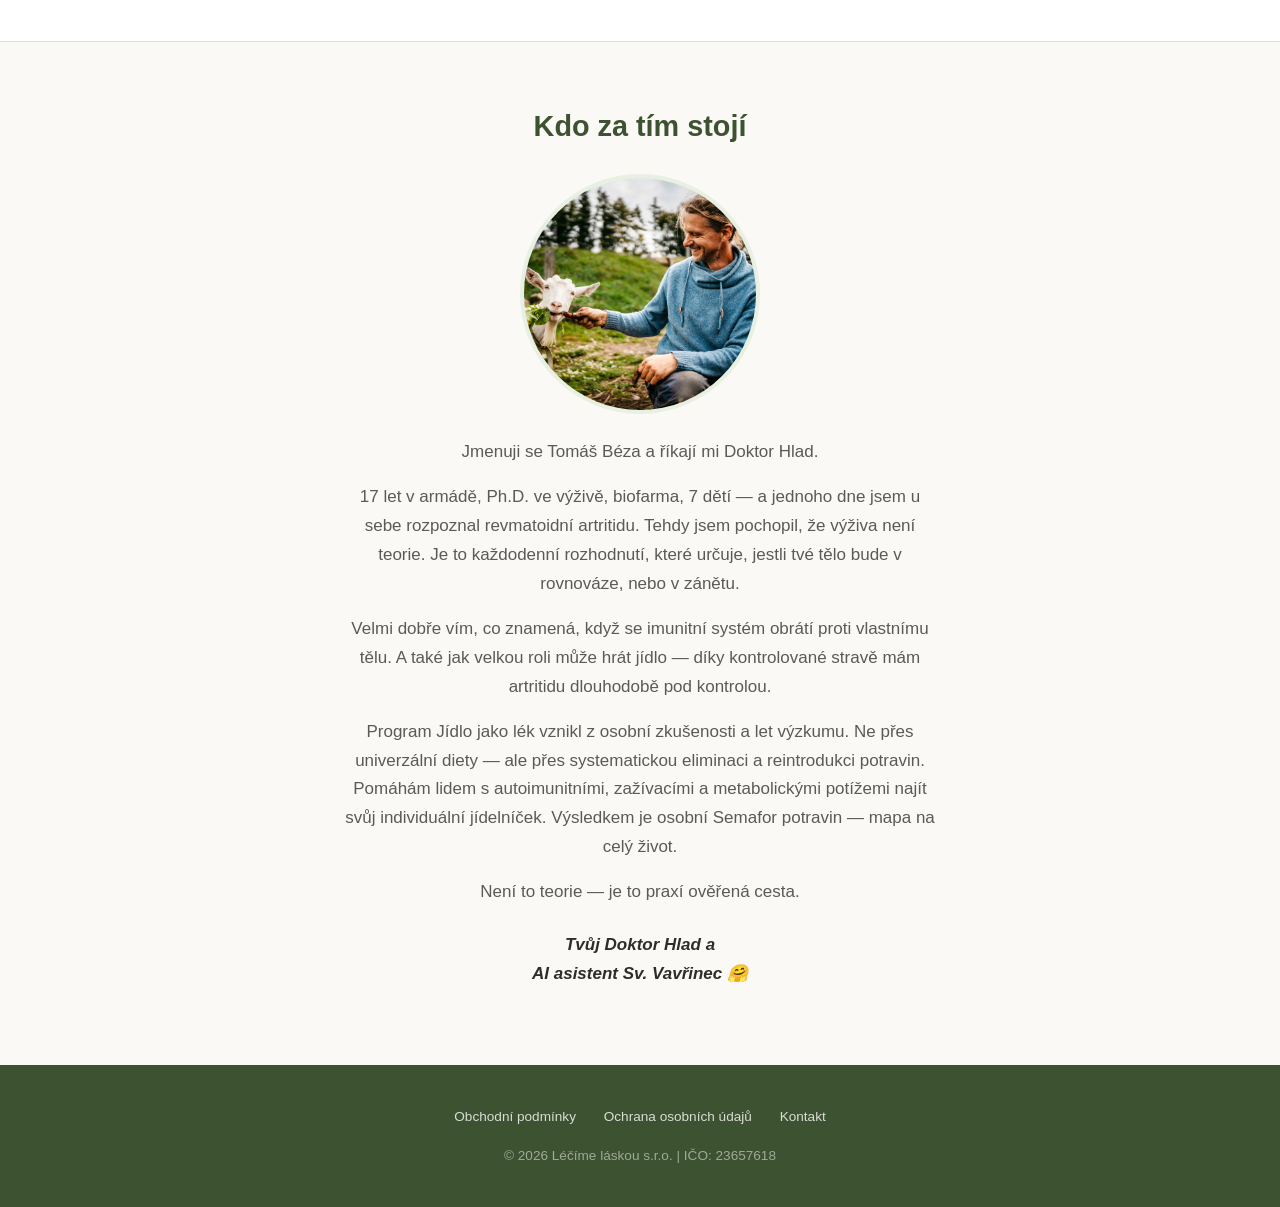
==== commit 53433948: "Kroky jako samostatna sekce + restart box zjednodusen" ====
--- a/index.html
+++ b/index.html
@@ -15,6 +15,7 @@
       <a href="index.html" class="logo">Svatý Vavřinec <span>| Jídlo jako lék</span></a>
       <nav class="header-nav">
         <a href="#restart">Restart zdarma</a>
+        <a href="#jak-to-funguje">Jak to funguje</a>
         <a href="#o-mne">O mně</a>
         <a href="program/" class="nav-program">Program</a>
       </nav>
@@ -50,42 +51,48 @@
     </div>
   </section>
 
+  <!-- Jak to funguje -->
+  <section id="jak-to-funguje">
+    <div class="container">
+      <h2>Jak restart funguje</h2>
+      <div class="steps">
+        <div class="step">
+          <div class="step-number">1</div>
+          <div class="step-content">
+            <h3>Vyplníš vstupní dotazník</h3>
+            <p>Zjistíme tvůj konstituční typ (dóšu) podle Áyurvédy. Trvá to 5 minut.</p>
+          </div>
+        </div>
+        <div class="step">
+          <div class="step-number">2</div>
+          <div class="step-content">
+            <h3>Dostaneš personalizovaný dopis</h3>
+            <p>Na základě tvé dóši ti napíšeme, co jíst, čeho se vyvarovat a na co si dát pozor.</p>
+          </div>
+        </div>
+        <div class="step">
+          <div class="step-number">3</div>
+          <div class="step-content">
+            <h3>5 dní sledujeme tvé tělo</h3>
+            <p>Každý večer vyplníš krátký dotazník (2 minuty). Každý den ti pošleme vyhodnocení — co tvé tělo říká a jaké vzorce vidíme.</p>
+          </div>
+        </div>
+        <div class="step">
+          <div class="step-number">4</div>
+          <div class="step-content">
+            <h3>Den 5: shrnutí a doporučení</h3>
+            <p>Dostaneš celkové vyhodnocení restartu a doporučení, jak pokračovat dál.</p>
+          </div>
+        </div>
+      </div>
+    </div>
+  </section>
+
   <!-- 5denní restart ZDARMA -->
   <section id="restart" class="restart-section">
     <div class="container">
-      <h2>5denní restart trávení zdarma</h2>
       <div class="restart-box">
         <img src="foto-tomas-vari.jpg" alt="Doktor Hlad vaří" class="restart-photo">
-        <div class="steps">
-          <div class="step">
-            <div class="step-number">1</div>
-            <div class="step-content">
-              <h3>Vyplníš vstupní dotazník</h3>
-              <p>Zjistíme tvůj konstituční typ (dóšu) podle Áyurvédy. Trvá to 5 minut.</p>
-            </div>
-          </div>
-          <div class="step">
-            <div class="step-number">2</div>
-            <div class="step-content">
-              <h3>Dostaneš personalizovaný dopis</h3>
-              <p>Na základě tvé dóši ti napíšeme, co jíst, čeho se vyvarovat a na co si dát pozor.</p>
-            </div>
-          </div>
-          <div class="step">
-            <div class="step-number">3</div>
-            <div class="step-content">
-              <h3>5 dní sledujeme tvé tělo</h3>
-              <p>Každý večer vyplníš krátký dotazník (2 minuty). Každý den ti pošleme vyhodnocení — co tvé tělo říká a jaké vzorce vidíme.</p>
-            </div>
-          </div>
-          <div class="step">
-            <div class="step-number">4</div>
-            <div class="step-content">
-              <h3>Den 5: shrnutí a doporučení</h3>
-              <p>Dostaneš celkové vyhodnocení restartu a doporučení, jak pokračovat dál.</p>
-            </div>
-          </div>
-        </div>
         <p class="restart-result">Za 5 dní budeš vědět, jak tvé tělo reaguje na jednodušší stravu. A rozhodneš se, jestli chceš pokračovat.</p>
         <a href="https://docs.google.com/forms/d/1AEUrlsWGeJCUW9chS4D9CMJNpP-6Rjs0vbpa-Kb-qmM/viewform" class="btn btn-primary" target="_blank">Začít restart zdarma</a>
       </div>
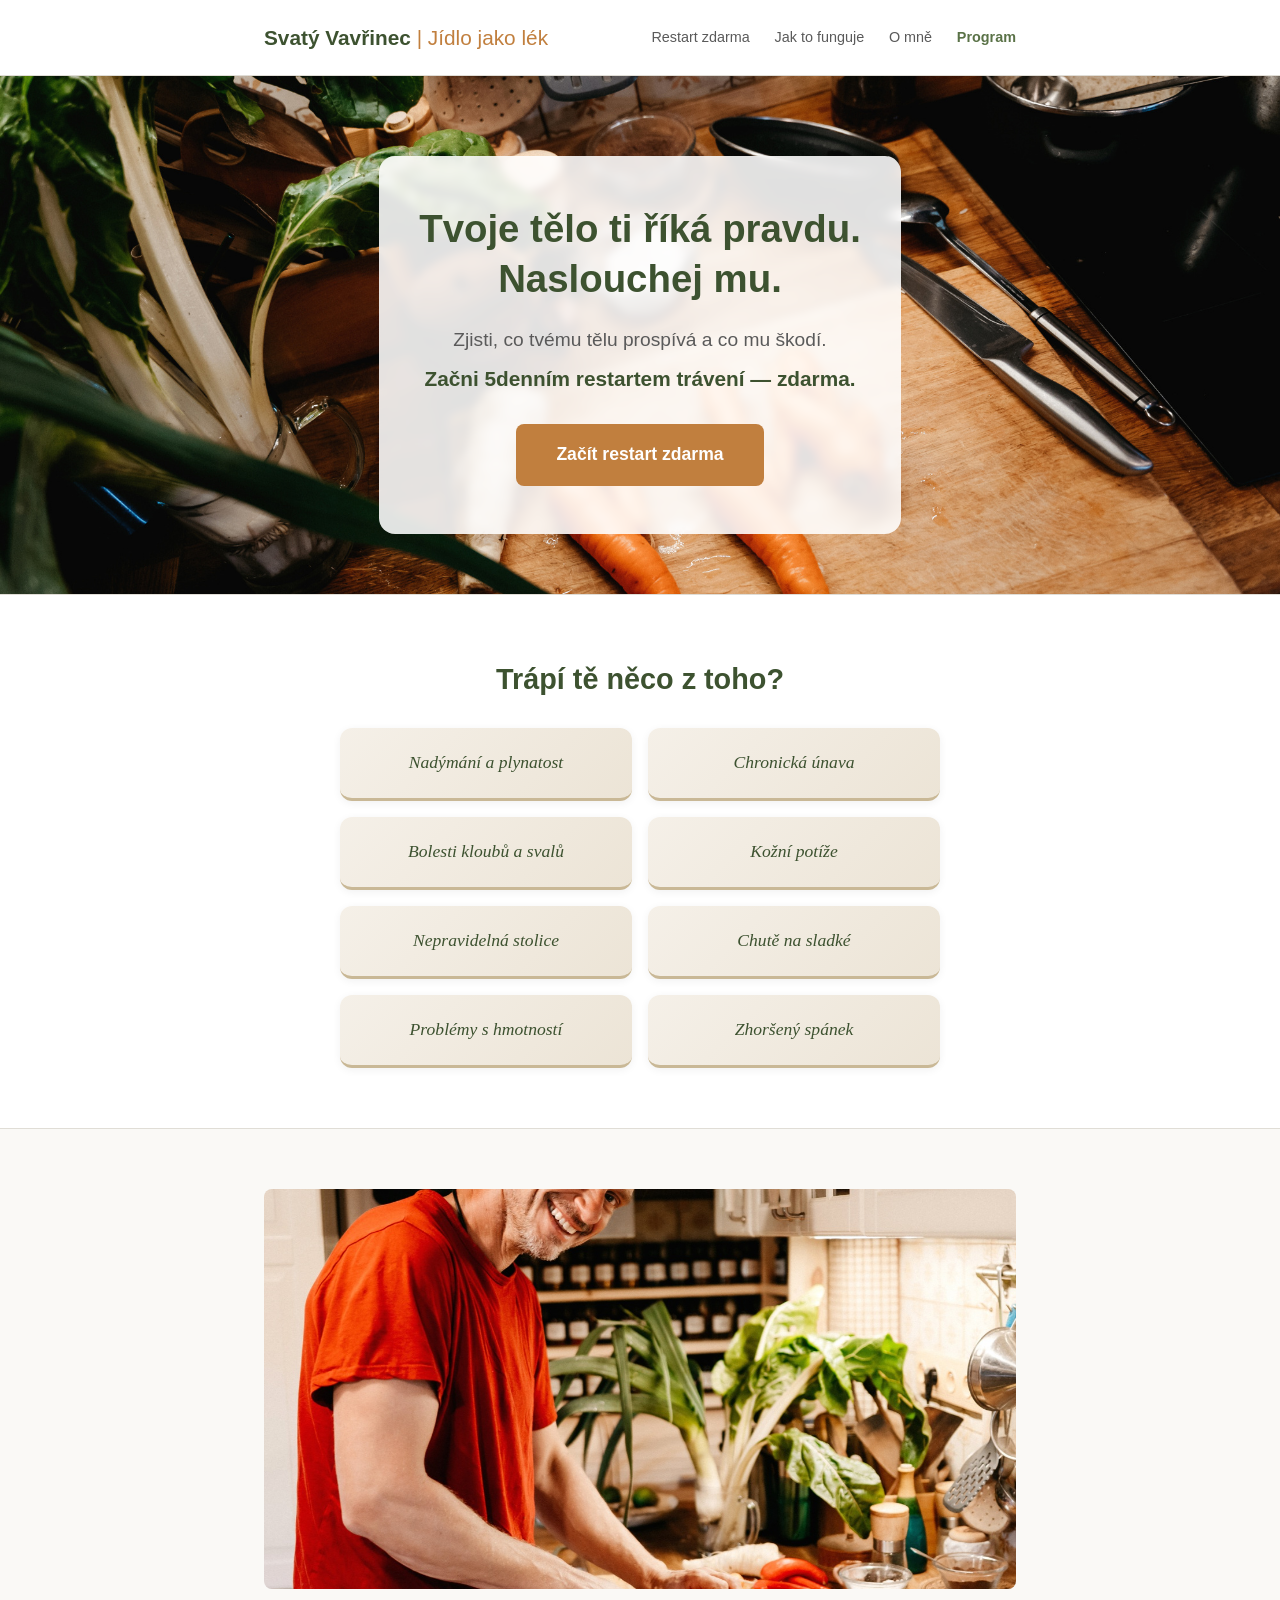
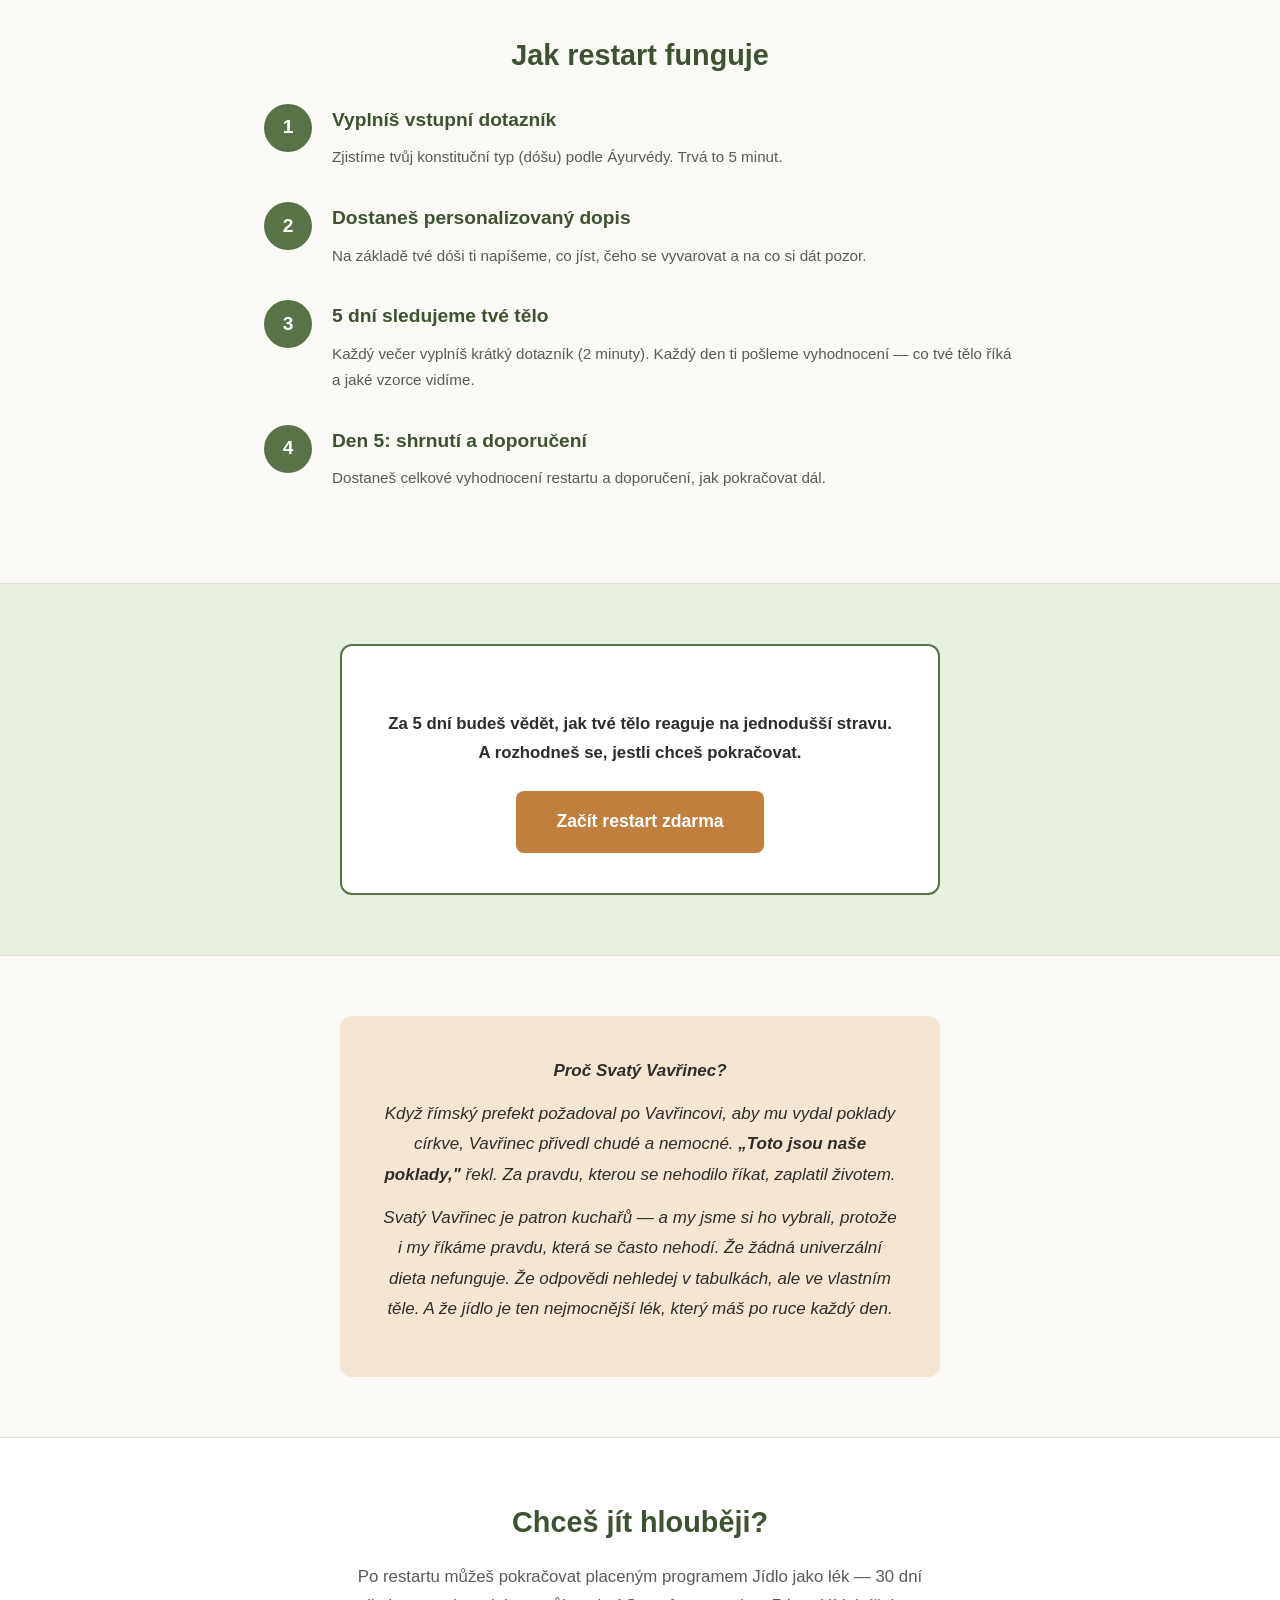
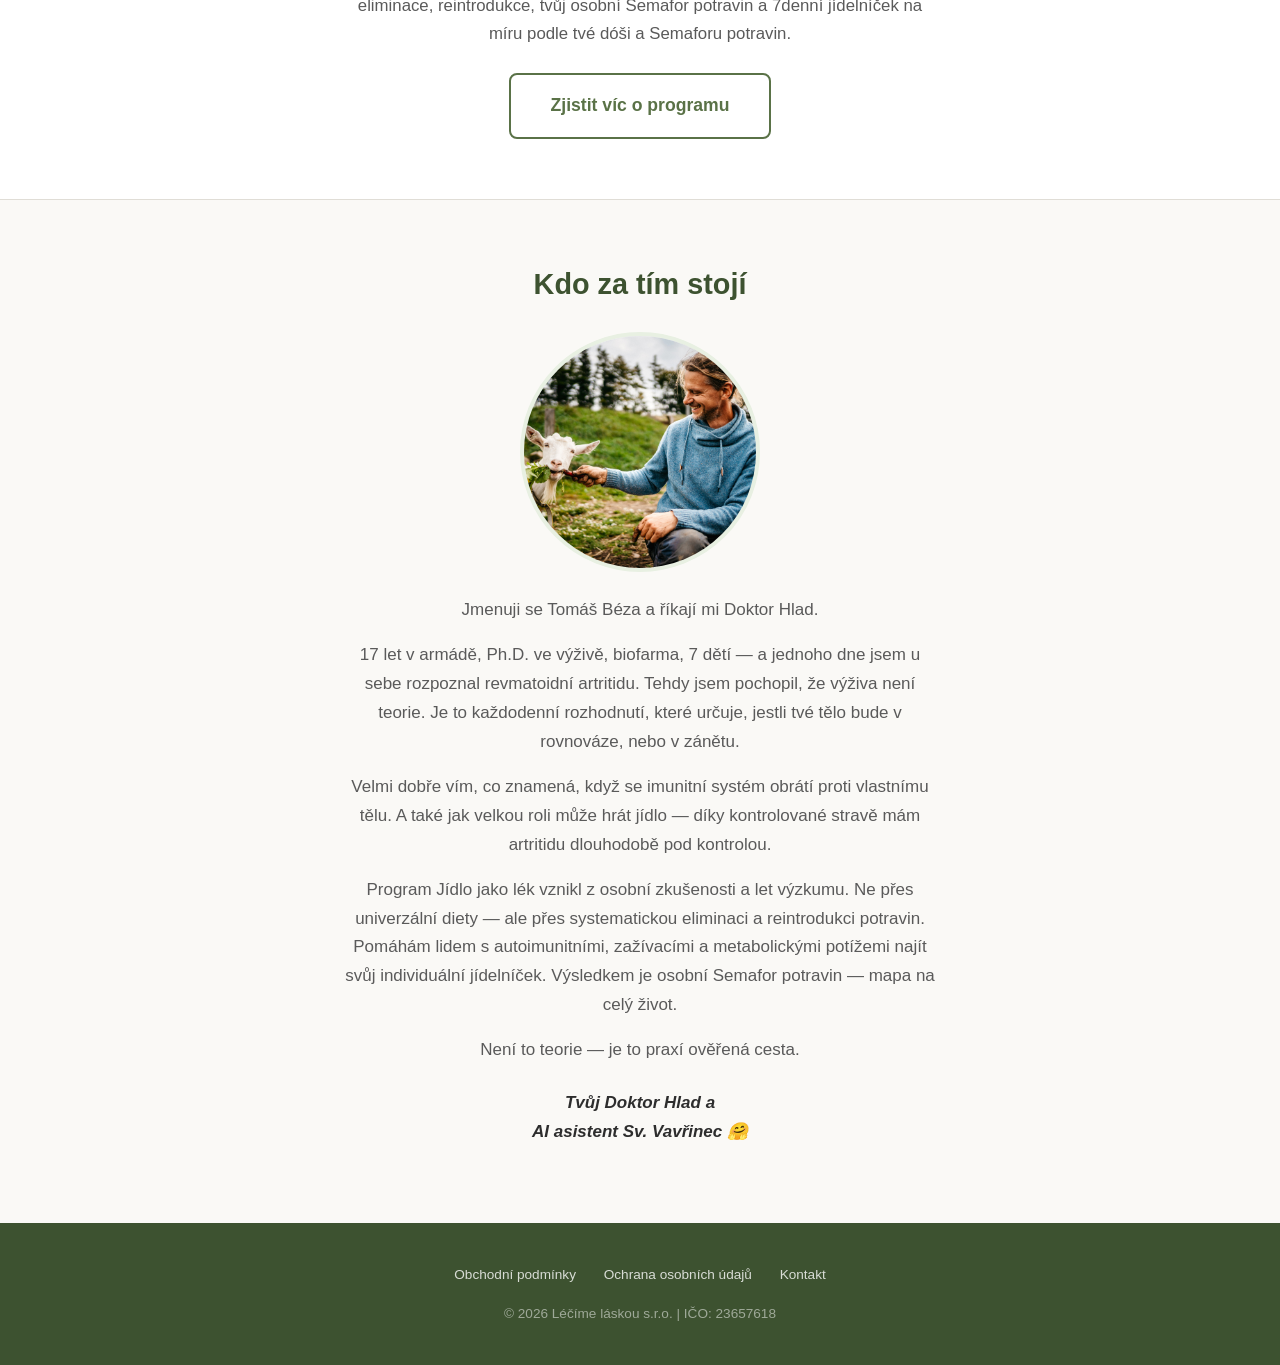
==== commit 224a4652: "Fotka krajeni zeleniny nad kroky, vetsi zobrazeni" ====
--- a/index.html
+++ b/index.html
@@ -54,6 +54,7 @@
   <!-- Jak to funguje -->
   <section id="jak-to-funguje">
     <div class="container">
+      <img src="foto-tomas-vari.jpg" alt="Doktor Hlad vaří" class="section-photo">
       <h2>Jak restart funguje</h2>
       <div class="steps">
         <div class="step">
@@ -92,7 +93,6 @@
   <section id="restart" class="restart-section">
     <div class="container">
       <div class="restart-box">
-        <img src="foto-tomas-vari.jpg" alt="Doktor Hlad vaří" class="restart-photo">
         <p class="restart-result">Za 5 dní budeš vědět, jak tvé tělo reaguje na jednodušší stravu. A rozhodneš se, jestli chceš pokračovat.</p>
         <a href="https://docs.google.com/forms/d/1AEUrlsWGeJCUW9chS4D9CMJNpP-6Rjs0vbpa-Kb-qmM/viewform" class="btn btn-primary" target="_blank">Začít restart zdarma</a>
       </div>
--- a/style.css
+++ b/style.css
@@ -368,6 +368,15 @@
   margin-bottom: 24px;
 }
 
+.section-photo {
+  width: 100%;
+  max-height: 400px;
+  object-fit: cover;
+  object-position: center center;
+  border-radius: 8px;
+  margin-bottom: 32px;
+}
+
 .restart-result {
   font-size: 1.05rem;
   color: var(--color-text);
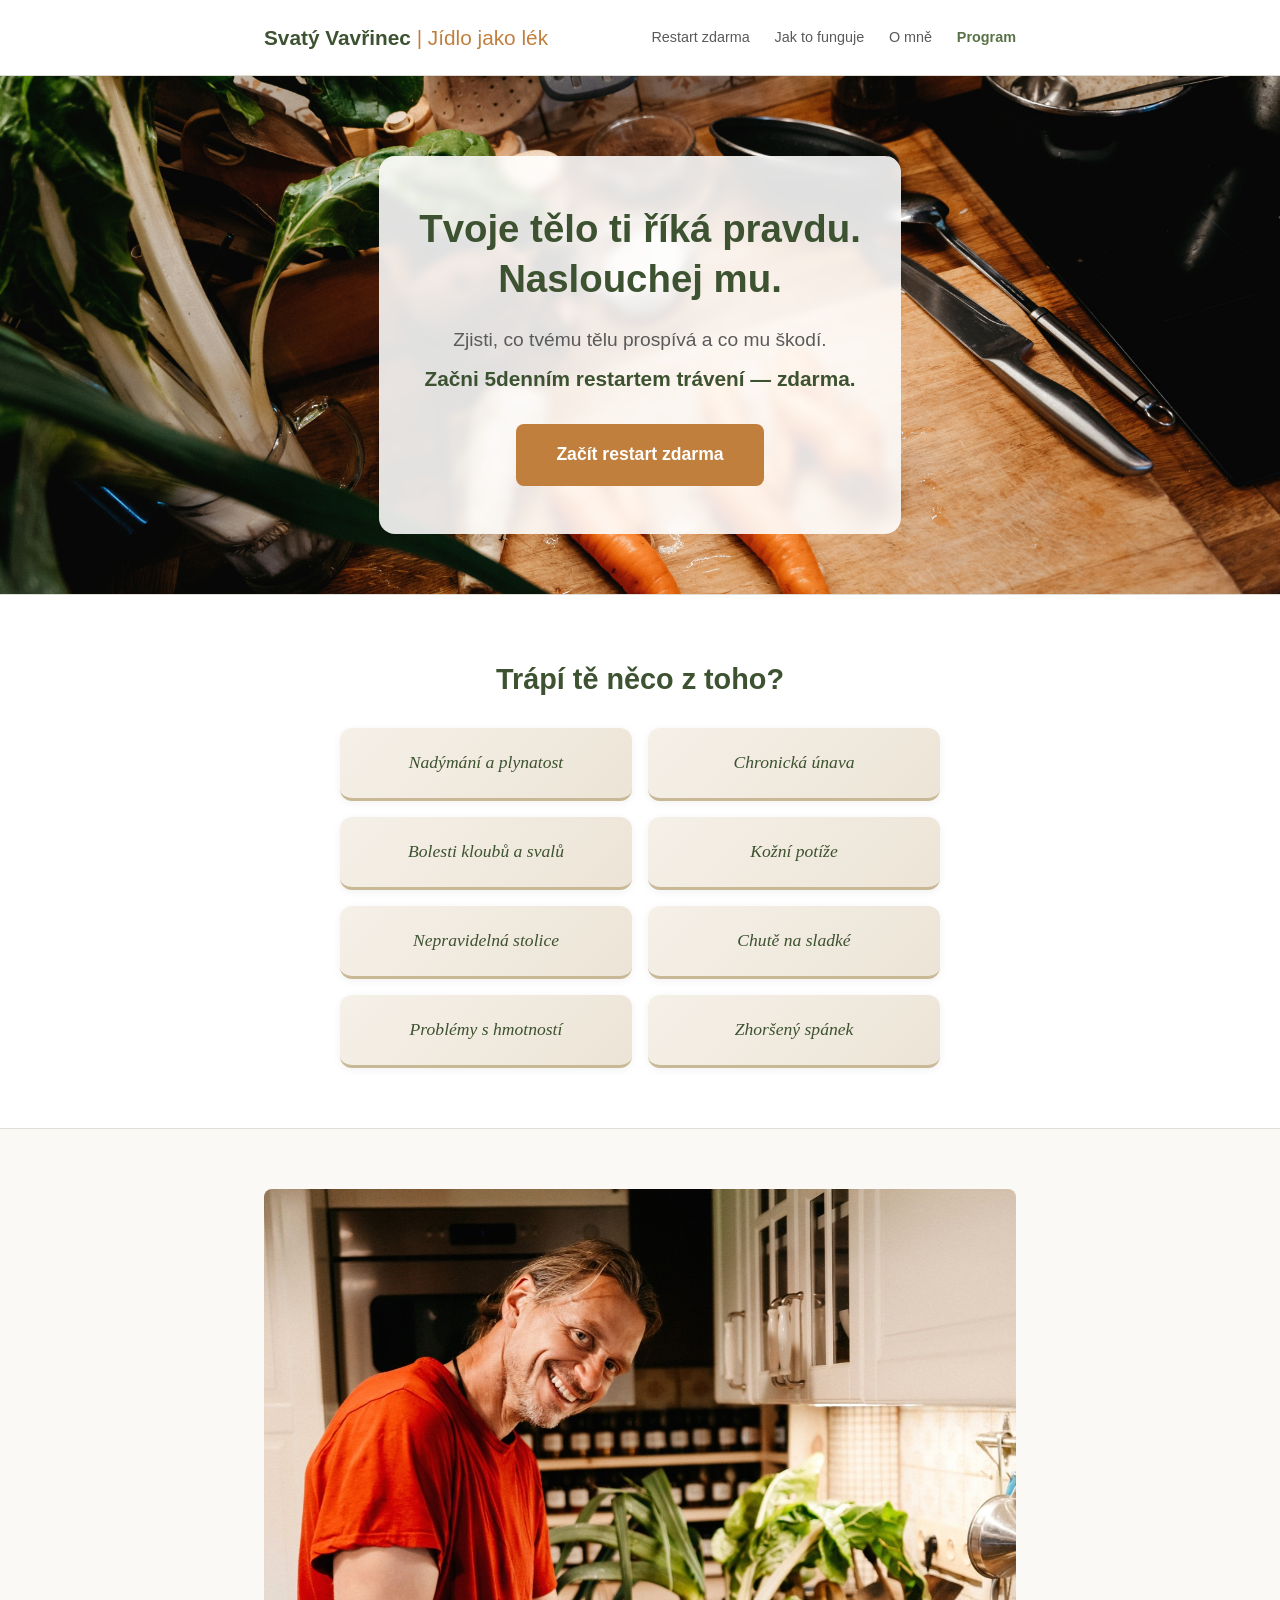
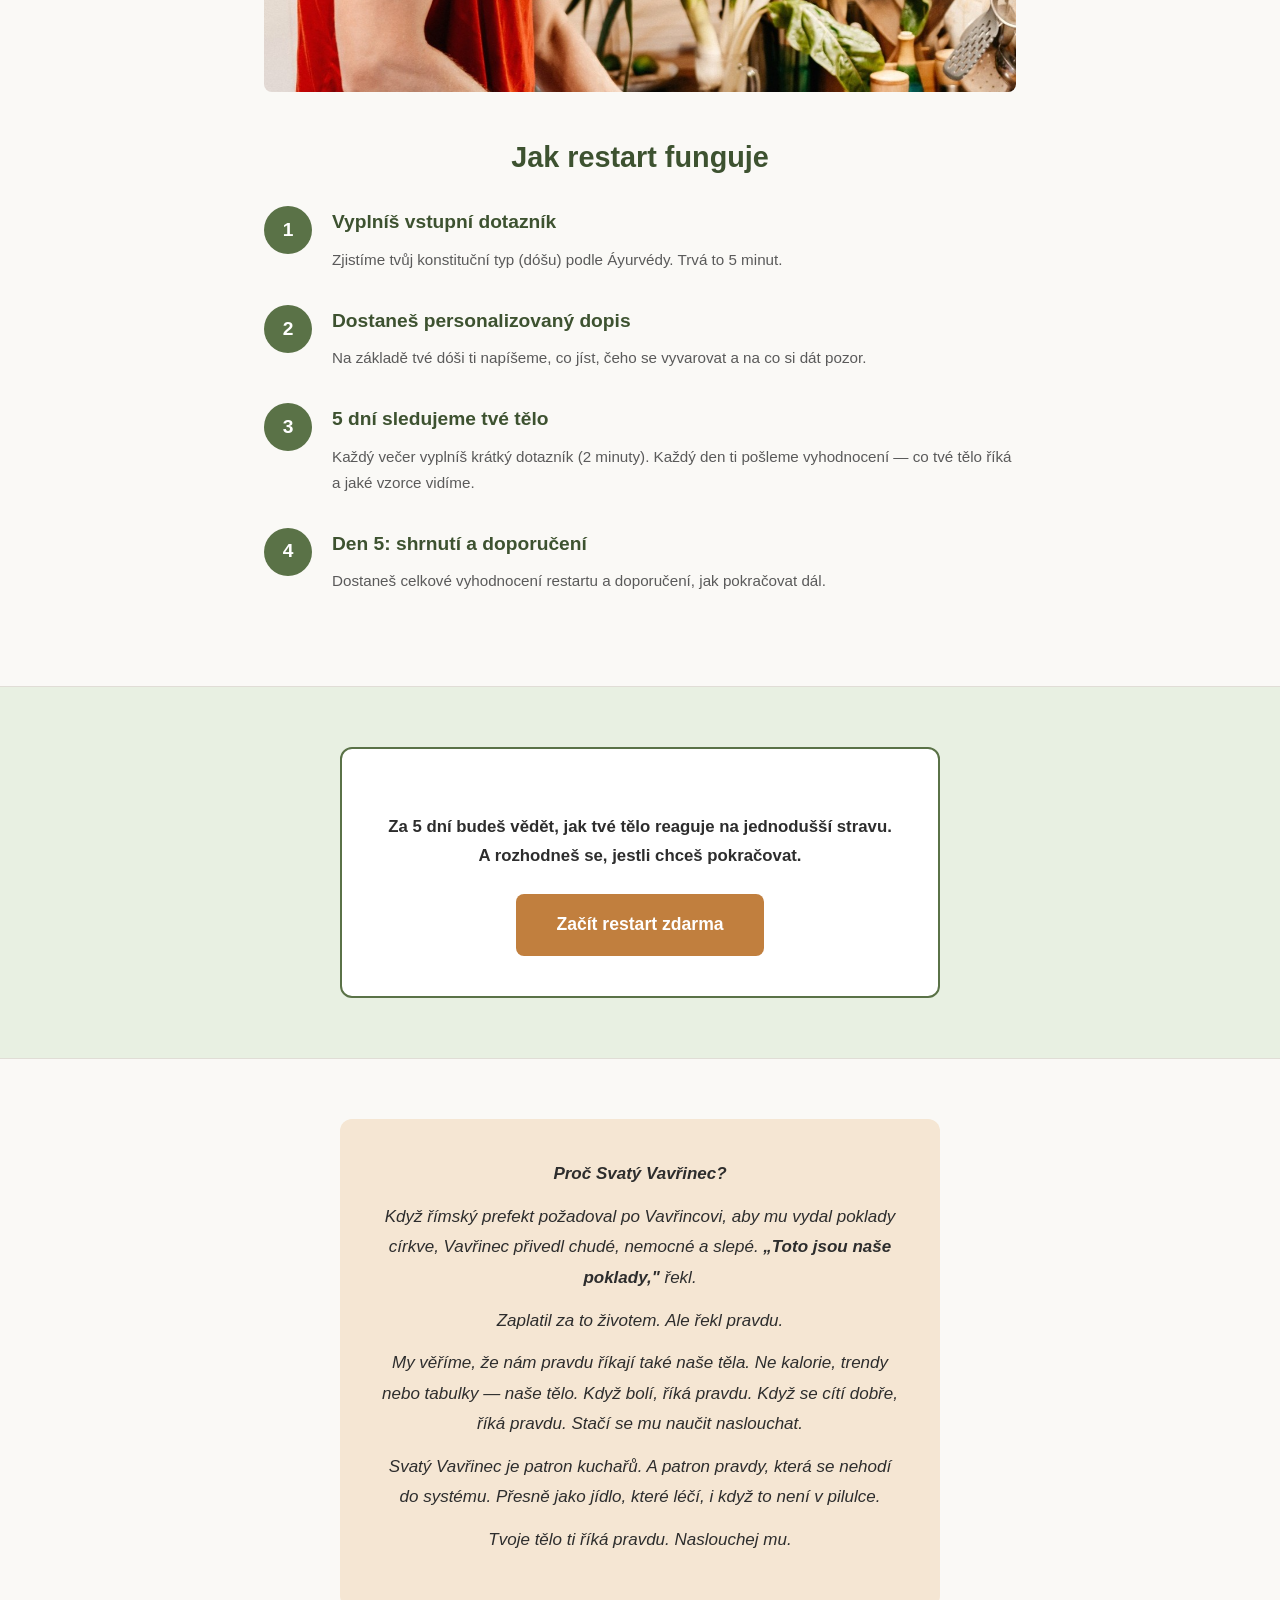
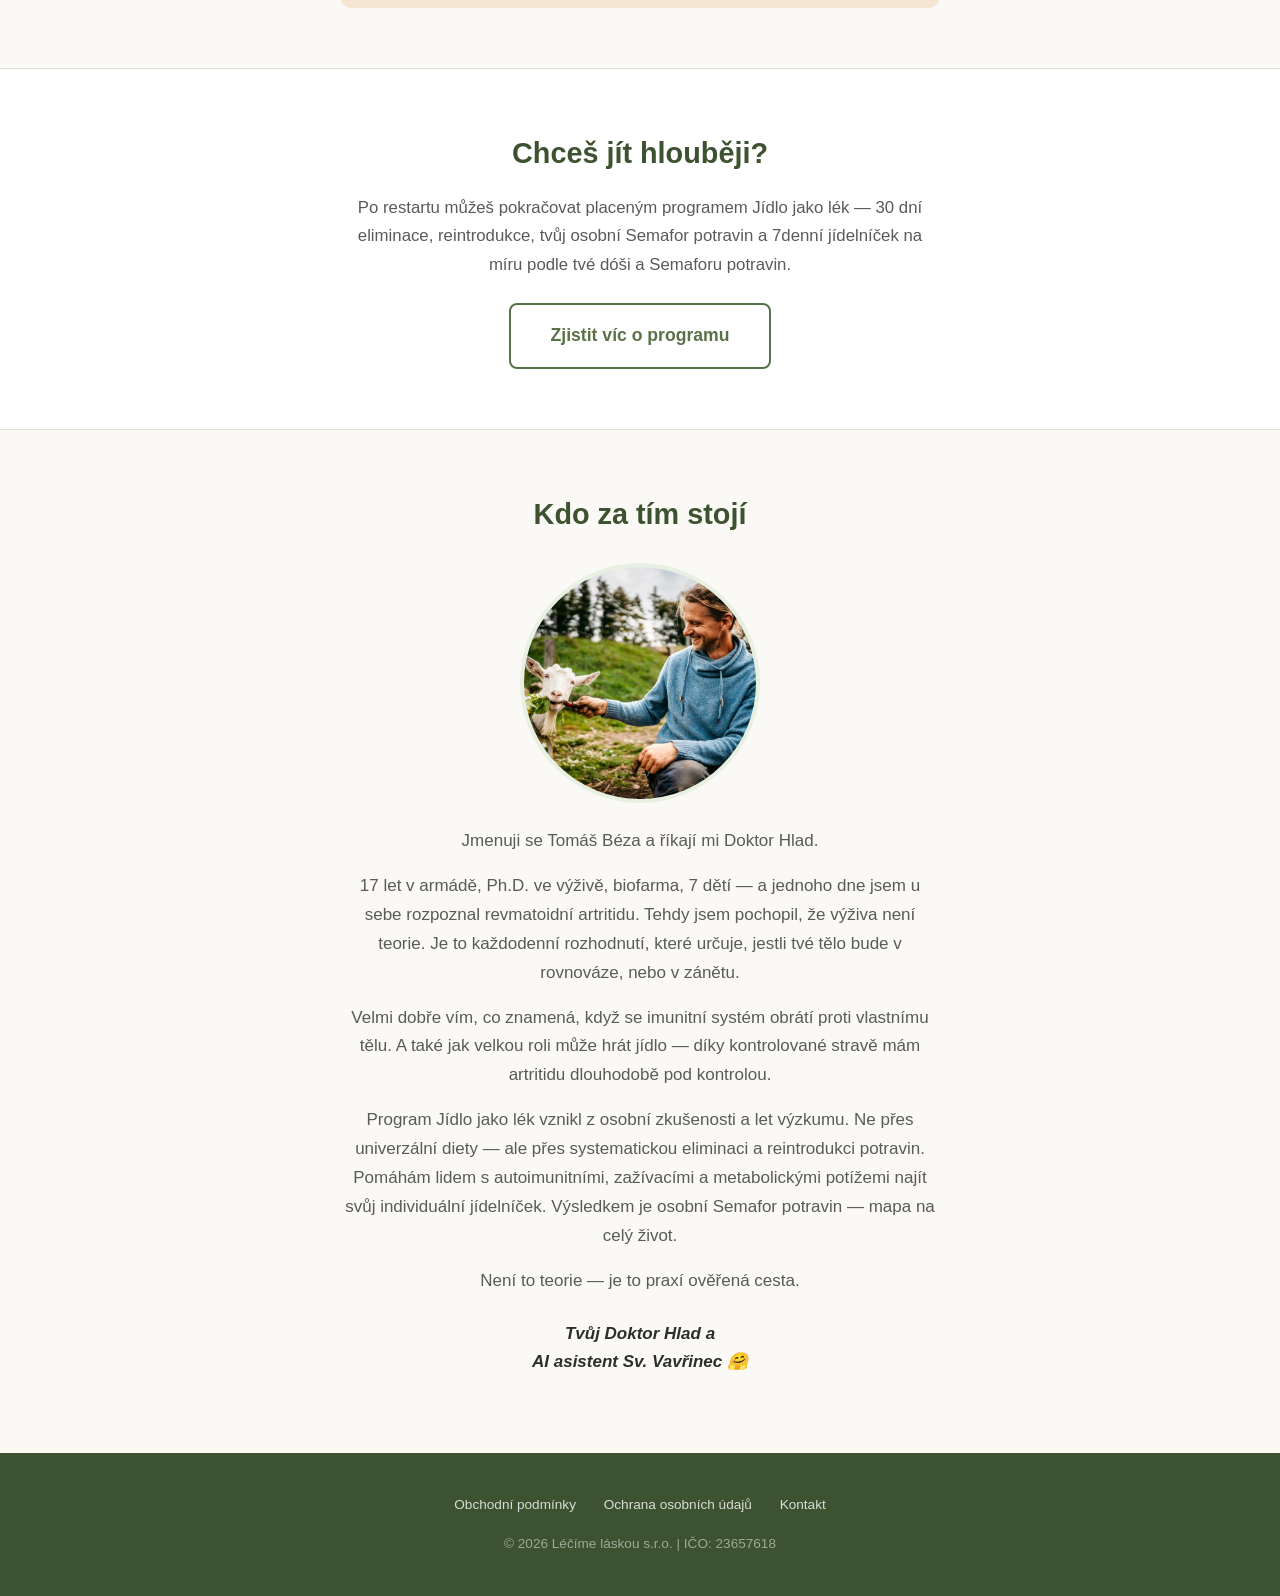
==== commit 137f4251: "Novy text o Svatem Vavrinci" ====
--- a/index.html
+++ b/index.html
@@ -104,8 +104,11 @@
     <div class="container">
       <div class="vavrinec-story">
         <p><strong>Proč Svatý Vavřinec?</strong></p>
-        <p>Když římský prefekt požadoval po Vavřincovi, aby mu vydal poklady církve, Vavřinec přivedl chudé a nemocné. <strong>„Toto jsou naše poklady,"</strong> řekl. Za pravdu, kterou se nehodilo říkat, zaplatil životem.</p>
-        <p>Svatý Vavřinec je patron kuchařů — a my jsme si ho vybrali, protože i my říkáme pravdu, která se často nehodí. Že žádná univerzální dieta nefunguje. Že odpovědi nehledej v tabulkách, ale ve vlastním těle. A že jídlo je ten nejmocnější lék, který máš po ruce každý den.</p>
+        <p>Když římský prefekt požadoval po Vavřincovi, aby mu vydal poklady církve, Vavřinec přivedl chudé, nemocné a slepé. <strong>„Toto jsou naše poklady,"</strong> řekl.</p>
+        <p>Zaplatil za to životem. Ale řekl pravdu.</p>
+        <p>My věříme, že nám pravdu říkají také naše těla. Ne kalorie, trendy nebo tabulky — naše tělo. Když bolí, říká pravdu. Když se cítí dobře, říká pravdu. Stačí se mu naučit naslouchat.</p>
+        <p>Svatý Vavřinec je patron kuchařů. A patron pravdy, která se nehodí do systému. Přesně jako jídlo, které léčí, i když to není v pilulce.</p>
+        <p><em>Tvoje tělo ti říká pravdu. Naslouchej mu.</em></p>
       </div>
     </div>
   </section>
--- a/style.css
+++ b/style.css
@@ -370,9 +370,6 @@
 
 .section-photo {
   width: 100%;
-  max-height: 400px;
-  object-fit: cover;
-  object-position: center center;
   border-radius: 8px;
   margin-bottom: 32px;
 }
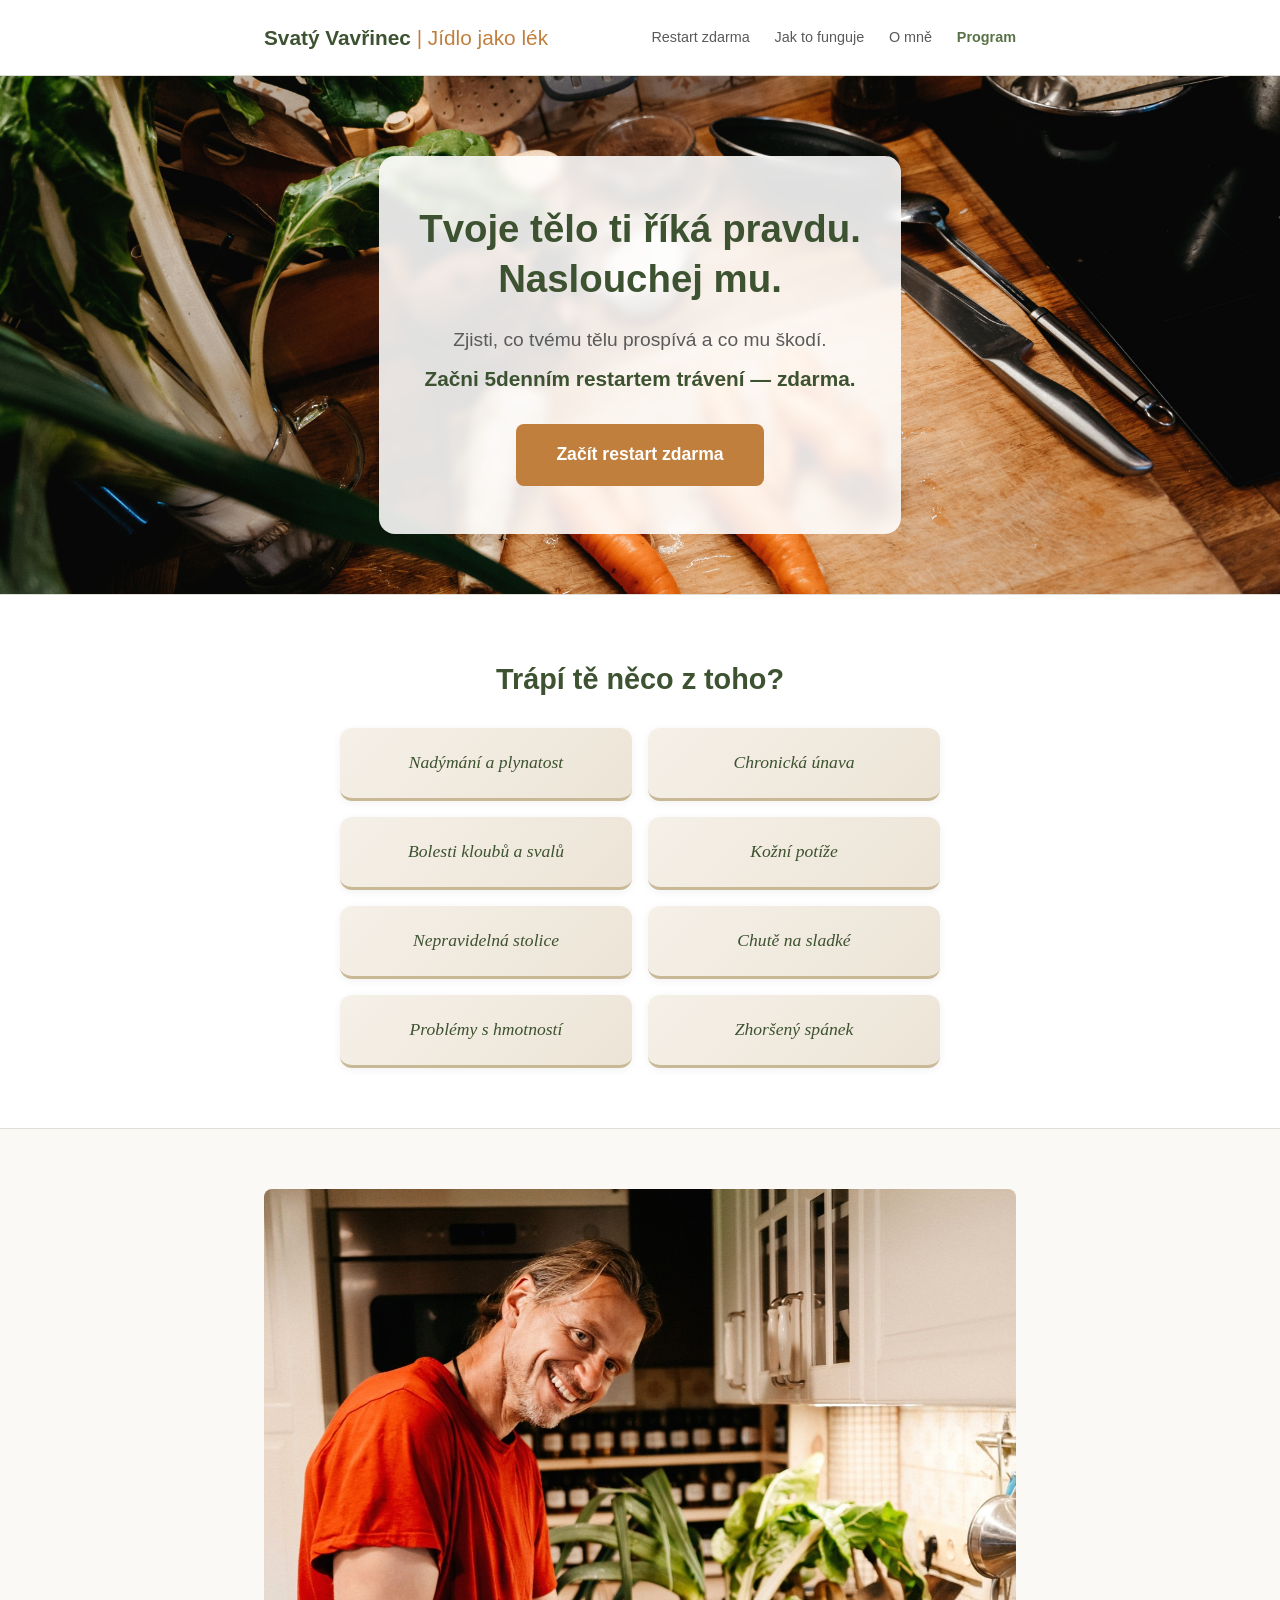
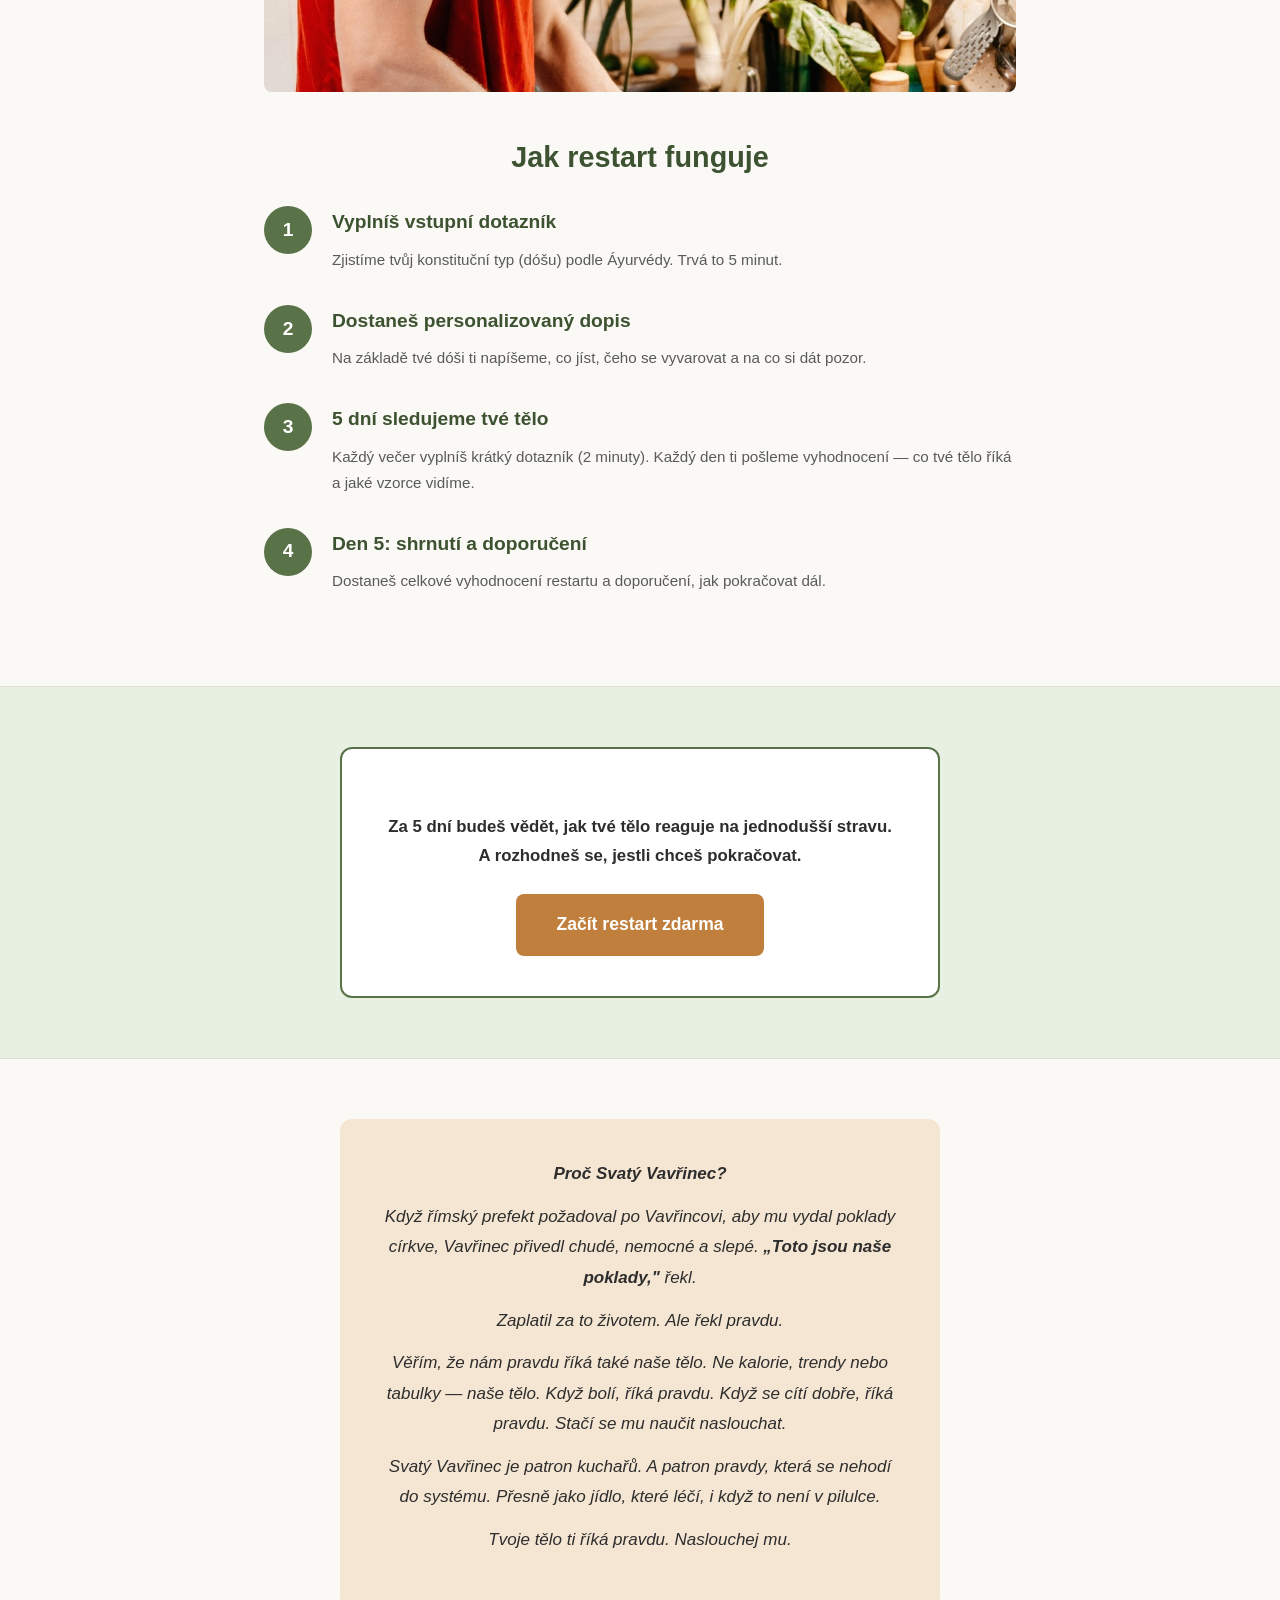
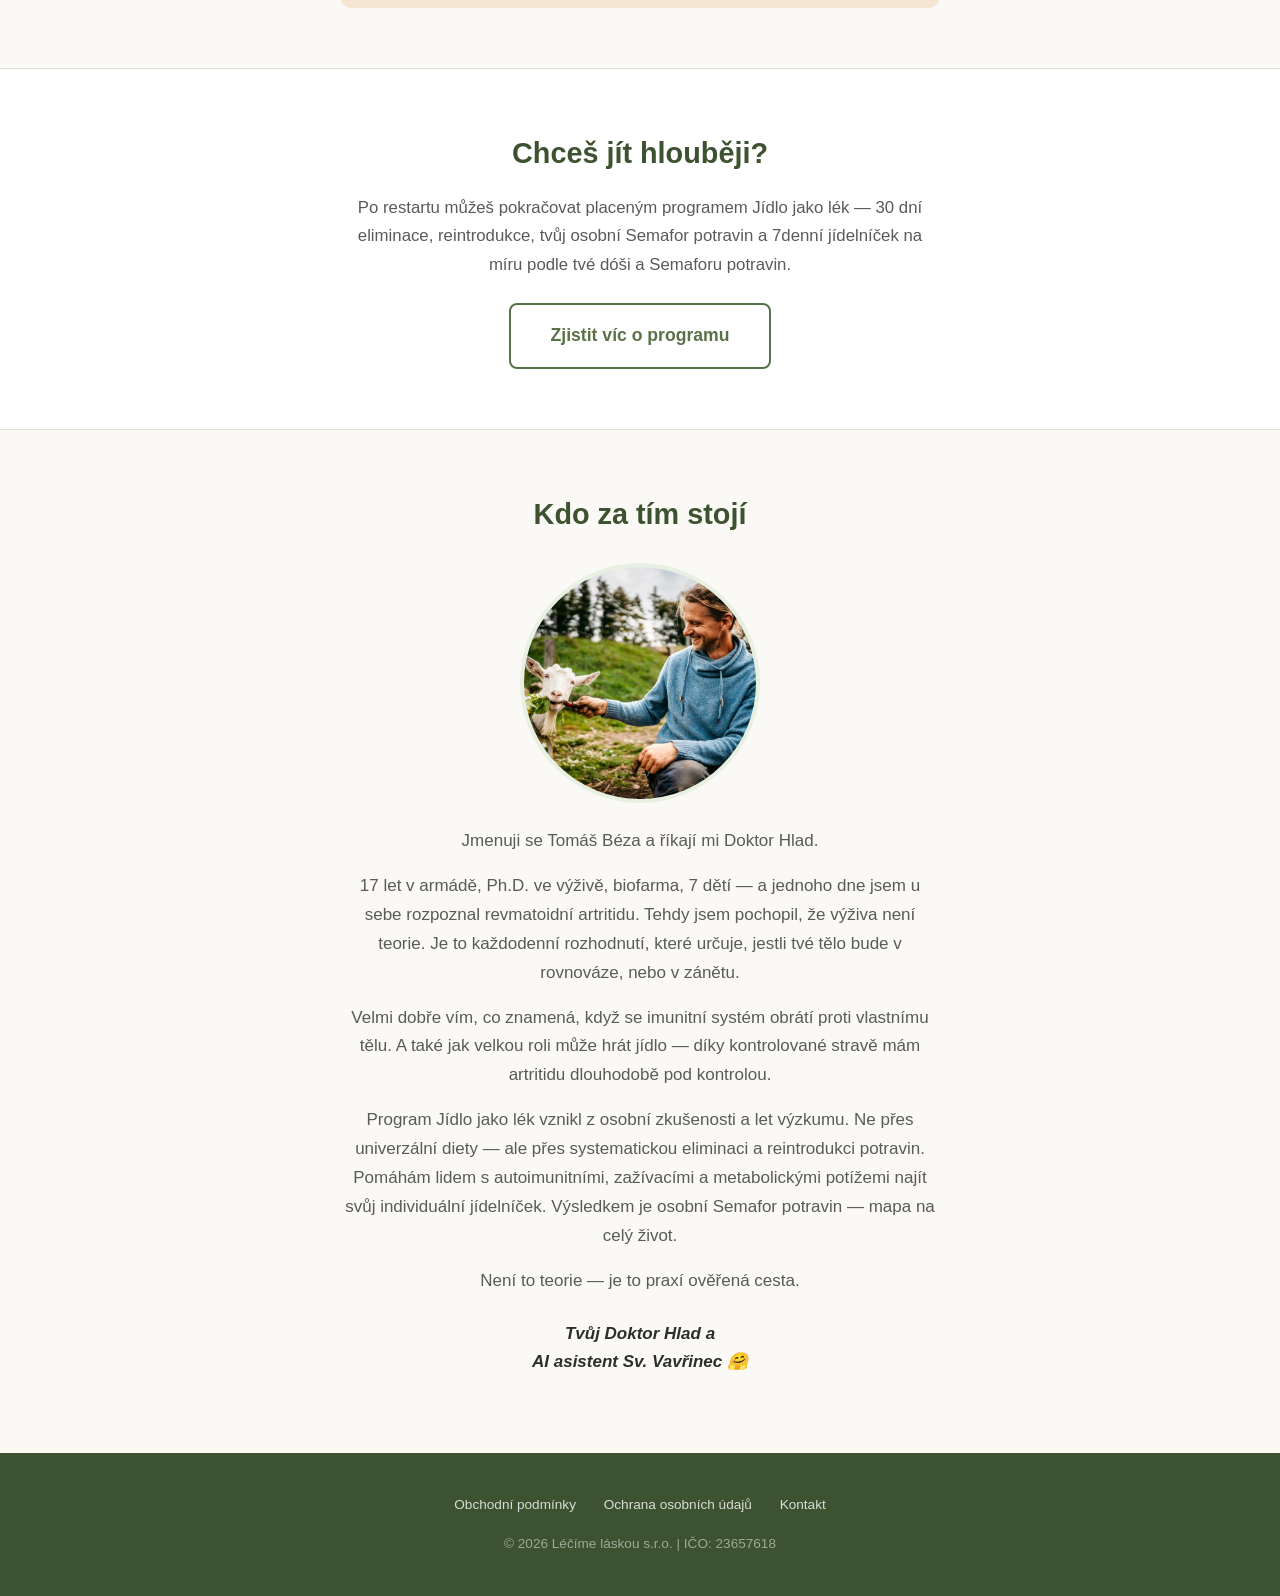
==== commit 9b1a953a: "Verim misto verime" ====
--- a/index.html
+++ b/index.html
@@ -106,7 +106,7 @@
         <p><strong>Proč Svatý Vavřinec?</strong></p>
         <p>Když římský prefekt požadoval po Vavřincovi, aby mu vydal poklady církve, Vavřinec přivedl chudé, nemocné a slepé. <strong>„Toto jsou naše poklady,"</strong> řekl.</p>
         <p>Zaplatil za to životem. Ale řekl pravdu.</p>
-        <p>My věříme, že nám pravdu říkají také naše těla. Ne kalorie, trendy nebo tabulky — naše tělo. Když bolí, říká pravdu. Když se cítí dobře, říká pravdu. Stačí se mu naučit naslouchat.</p>
+        <p>Věřím, že nám pravdu říká také naše tělo. Ne kalorie, trendy nebo tabulky — naše tělo. Když bolí, říká pravdu. Když se cítí dobře, říká pravdu. Stačí se mu naučit naslouchat.</p>
         <p>Svatý Vavřinec je patron kuchařů. A patron pravdy, která se nehodí do systému. Přesně jako jídlo, které léčí, i když to není v pilulce.</p>
         <p><em>Tvoje tělo ti říká pravdu. Naslouchej mu.</em></p>
       </div>
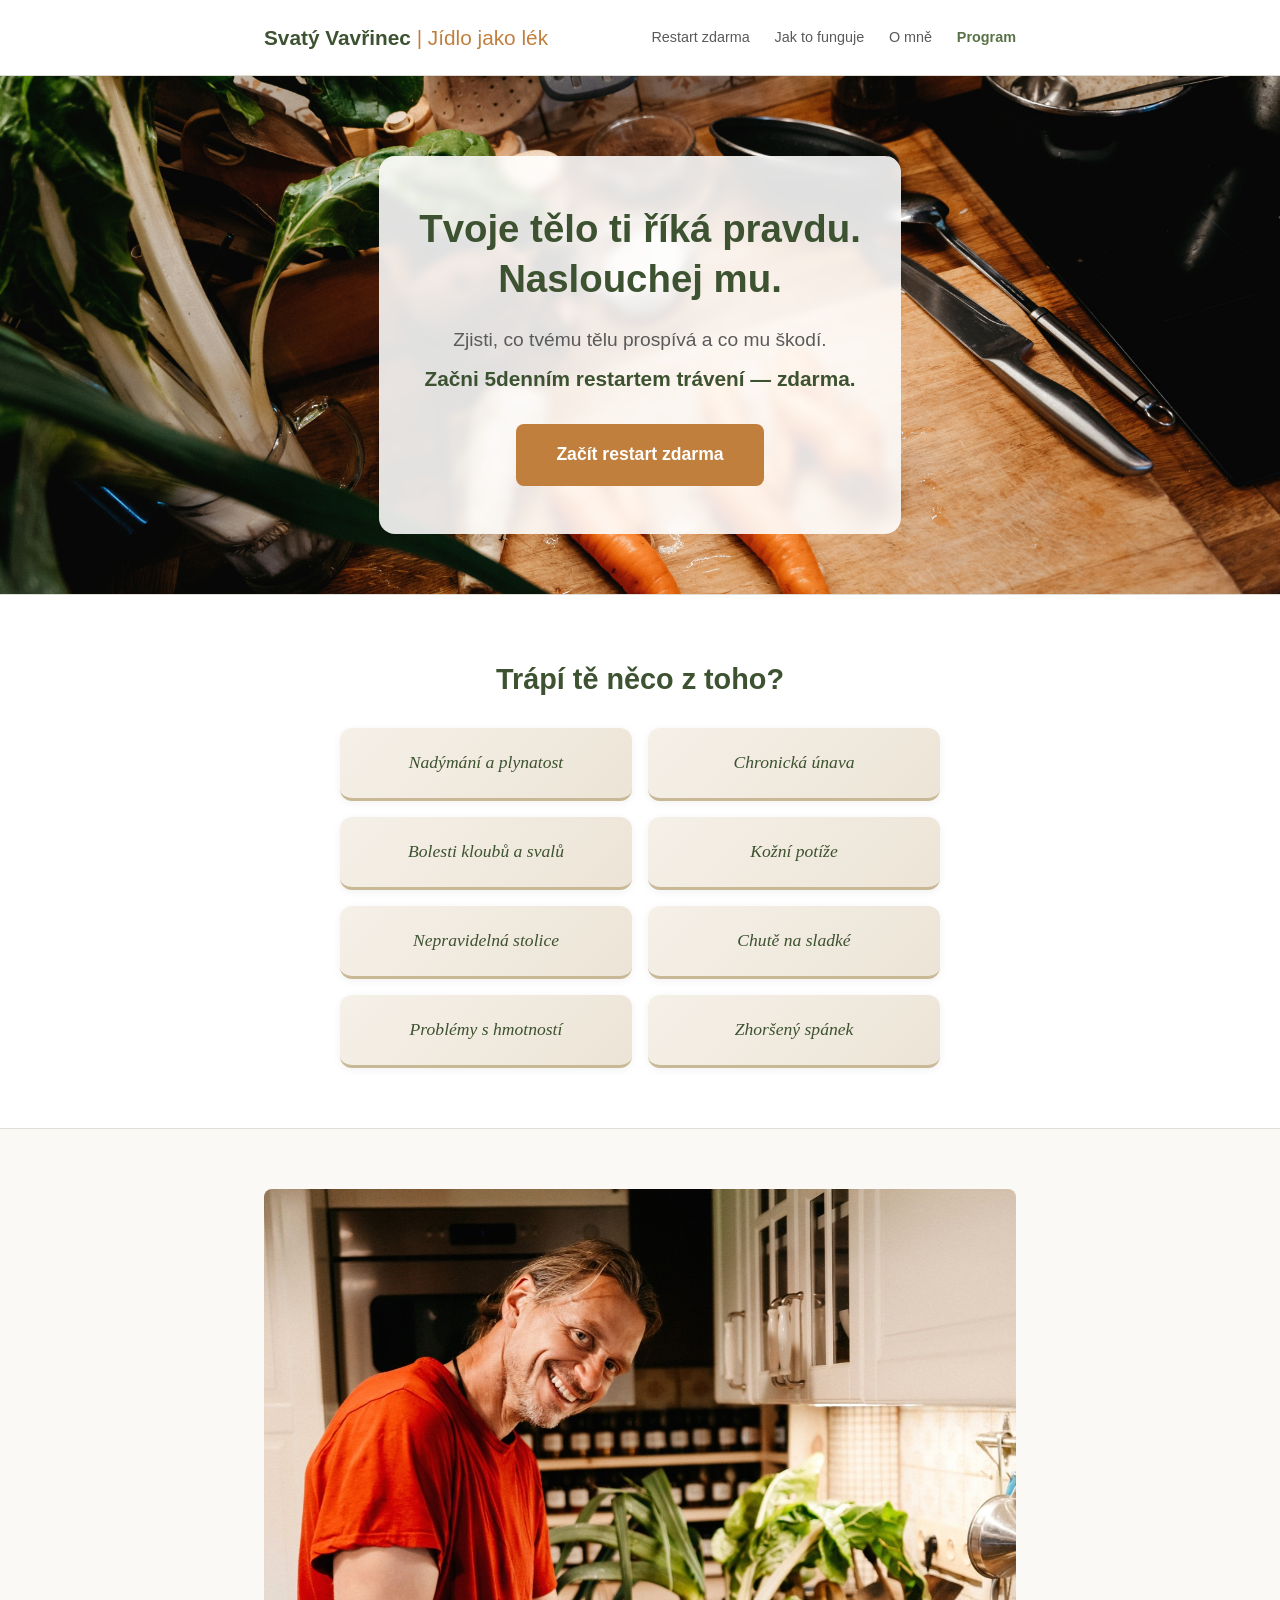
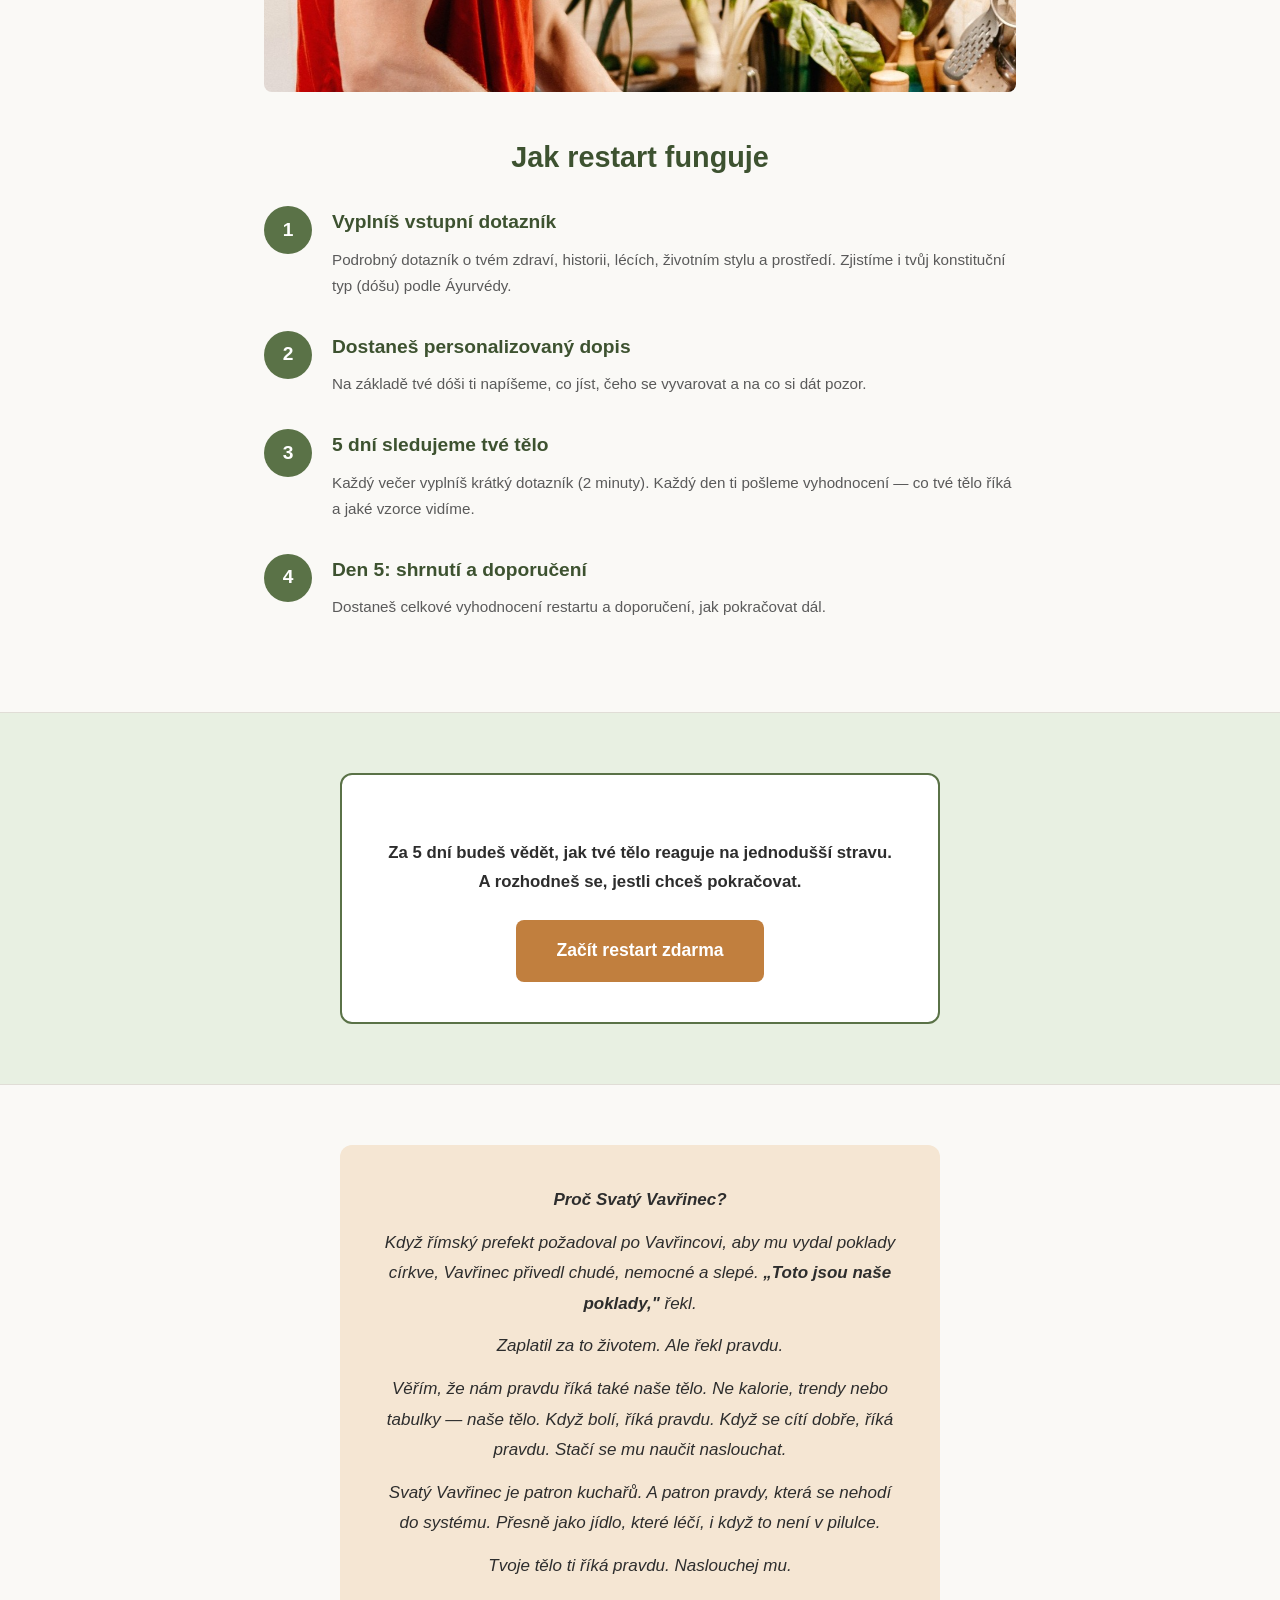
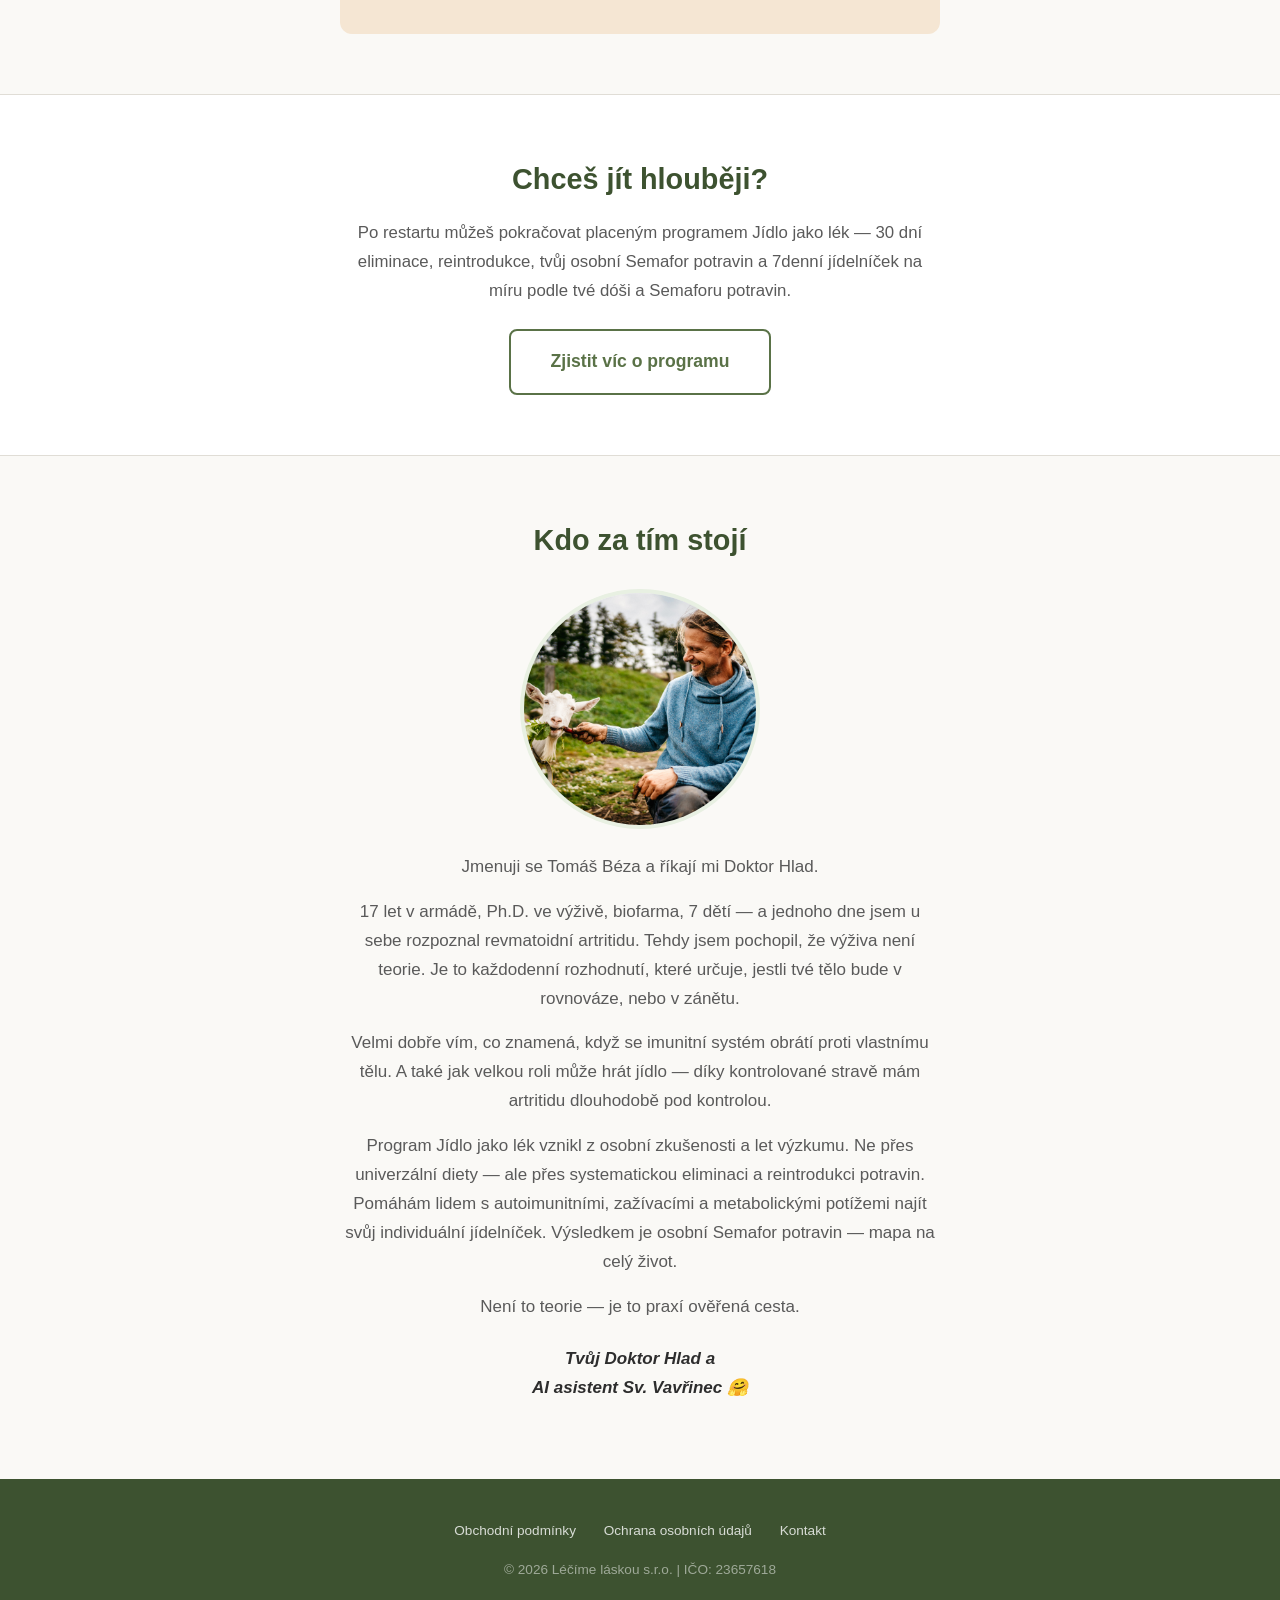
==== commit b19dee7e: "Bod 1 — zdravi, historie, leky, zivotni styl a prostredi" ====
--- a/index.html
+++ b/index.html
@@ -61,7 +61,7 @@
           <div class="step-number">1</div>
           <div class="step-content">
             <h3>Vyplníš vstupní dotazník</h3>
-            <p>Zjistíme tvůj konstituční typ (dóšu) podle Áyurvédy. Trvá to 5 minut.</p>
+            <p>Podrobný dotazník o tvém zdraví, historii, lécích, životním stylu a prostředí. Zjistíme i tvůj konstituční typ (dóšu) podle Áyurvédy.</p>
           </div>
         </div>
         <div class="step">
--- a/style.css
+++ b/style.css
@@ -196,6 +196,9 @@
   border-radius: 12px;
   font-size: 1.1rem;
   font-family: 'Georgia', 'Times New Roman', serif;
+  display: flex;
+  align-items: center;
+  justify-content: center;
   font-style: italic;
   color: var(--color-primary-dark);
   text-align: center;
